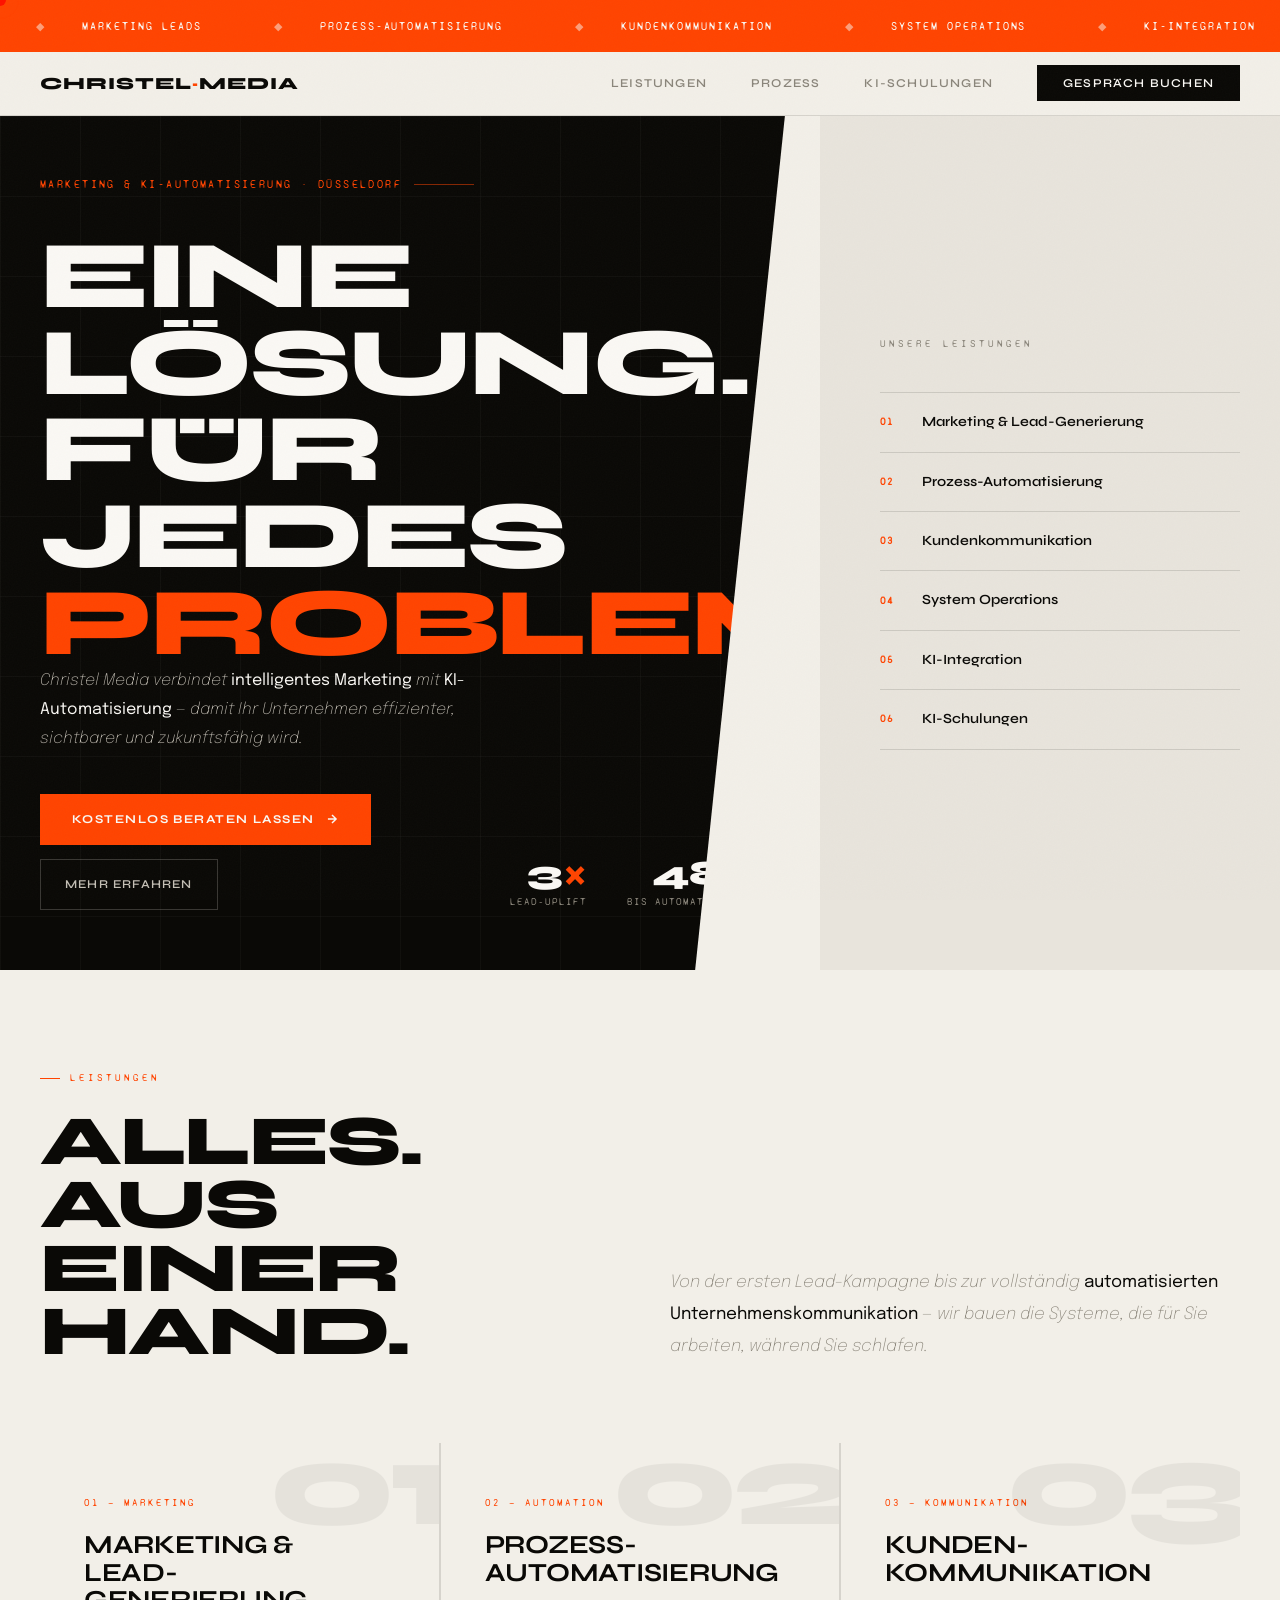
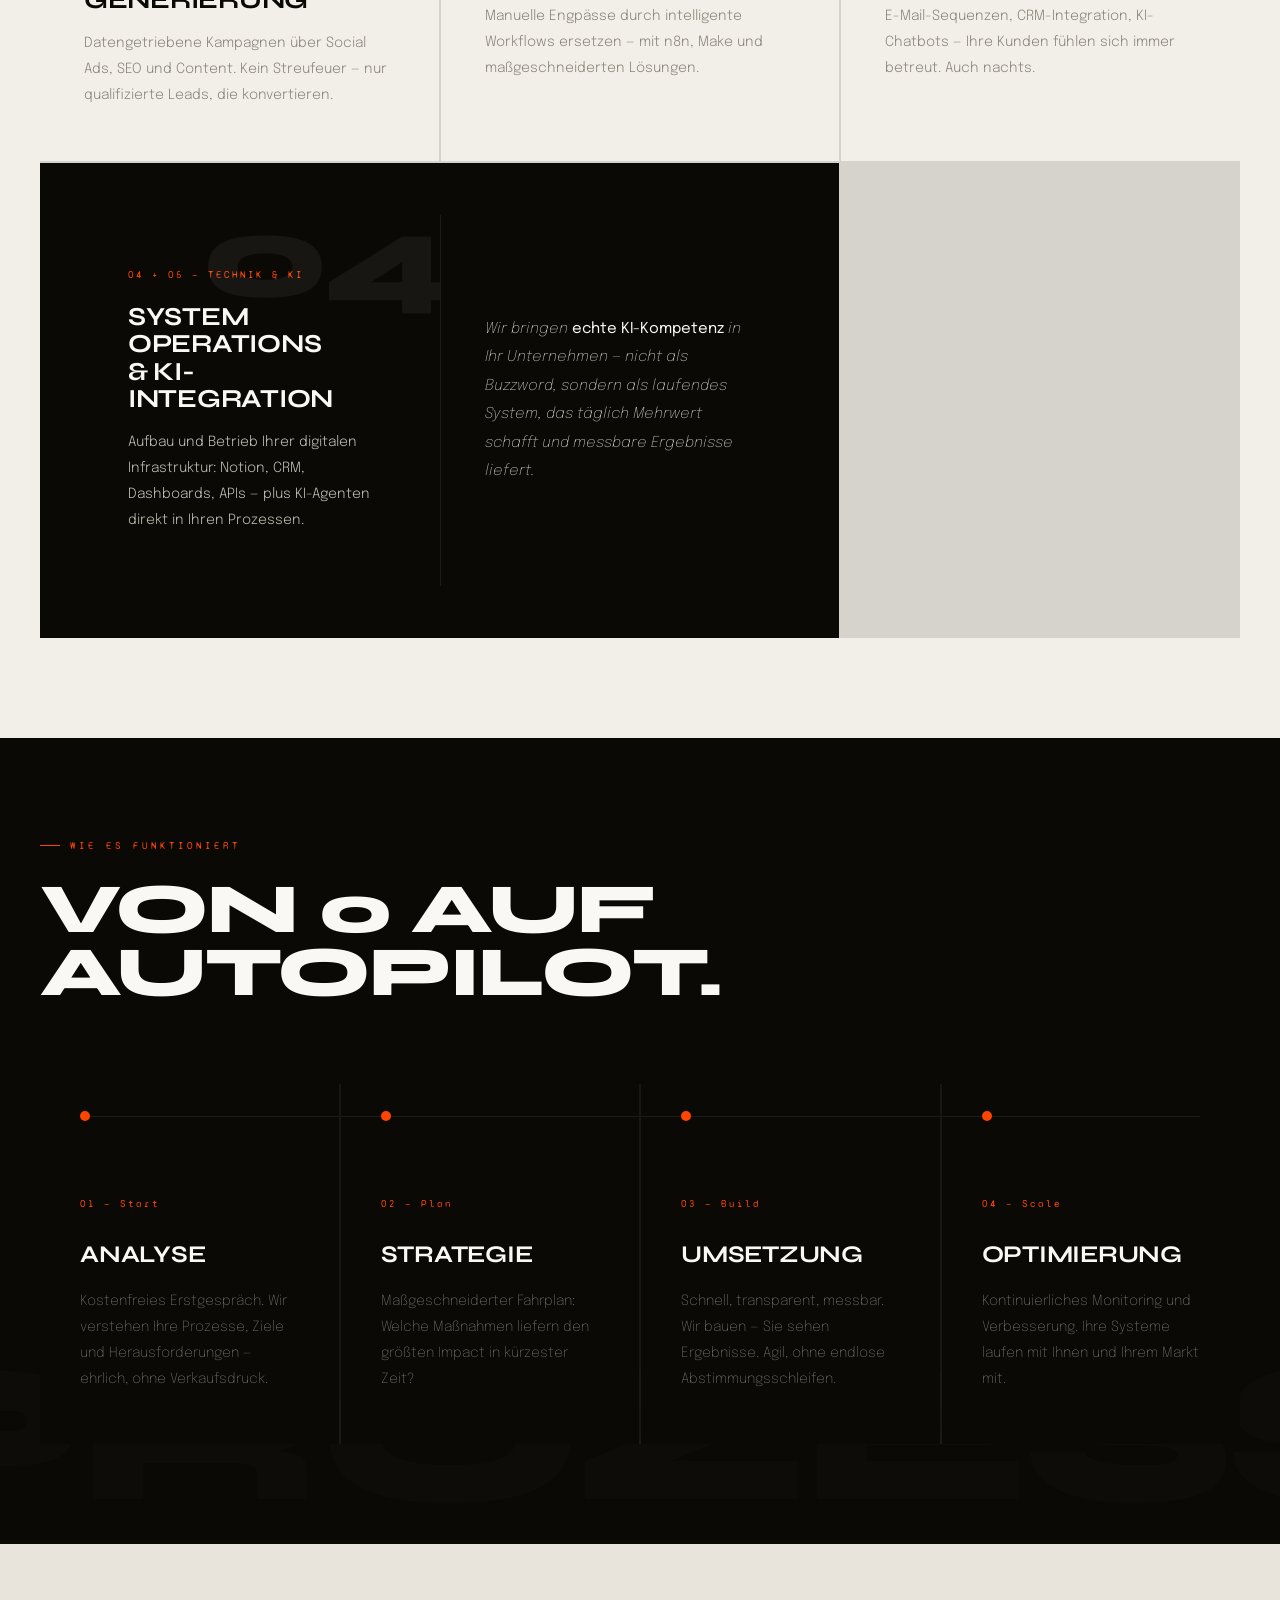
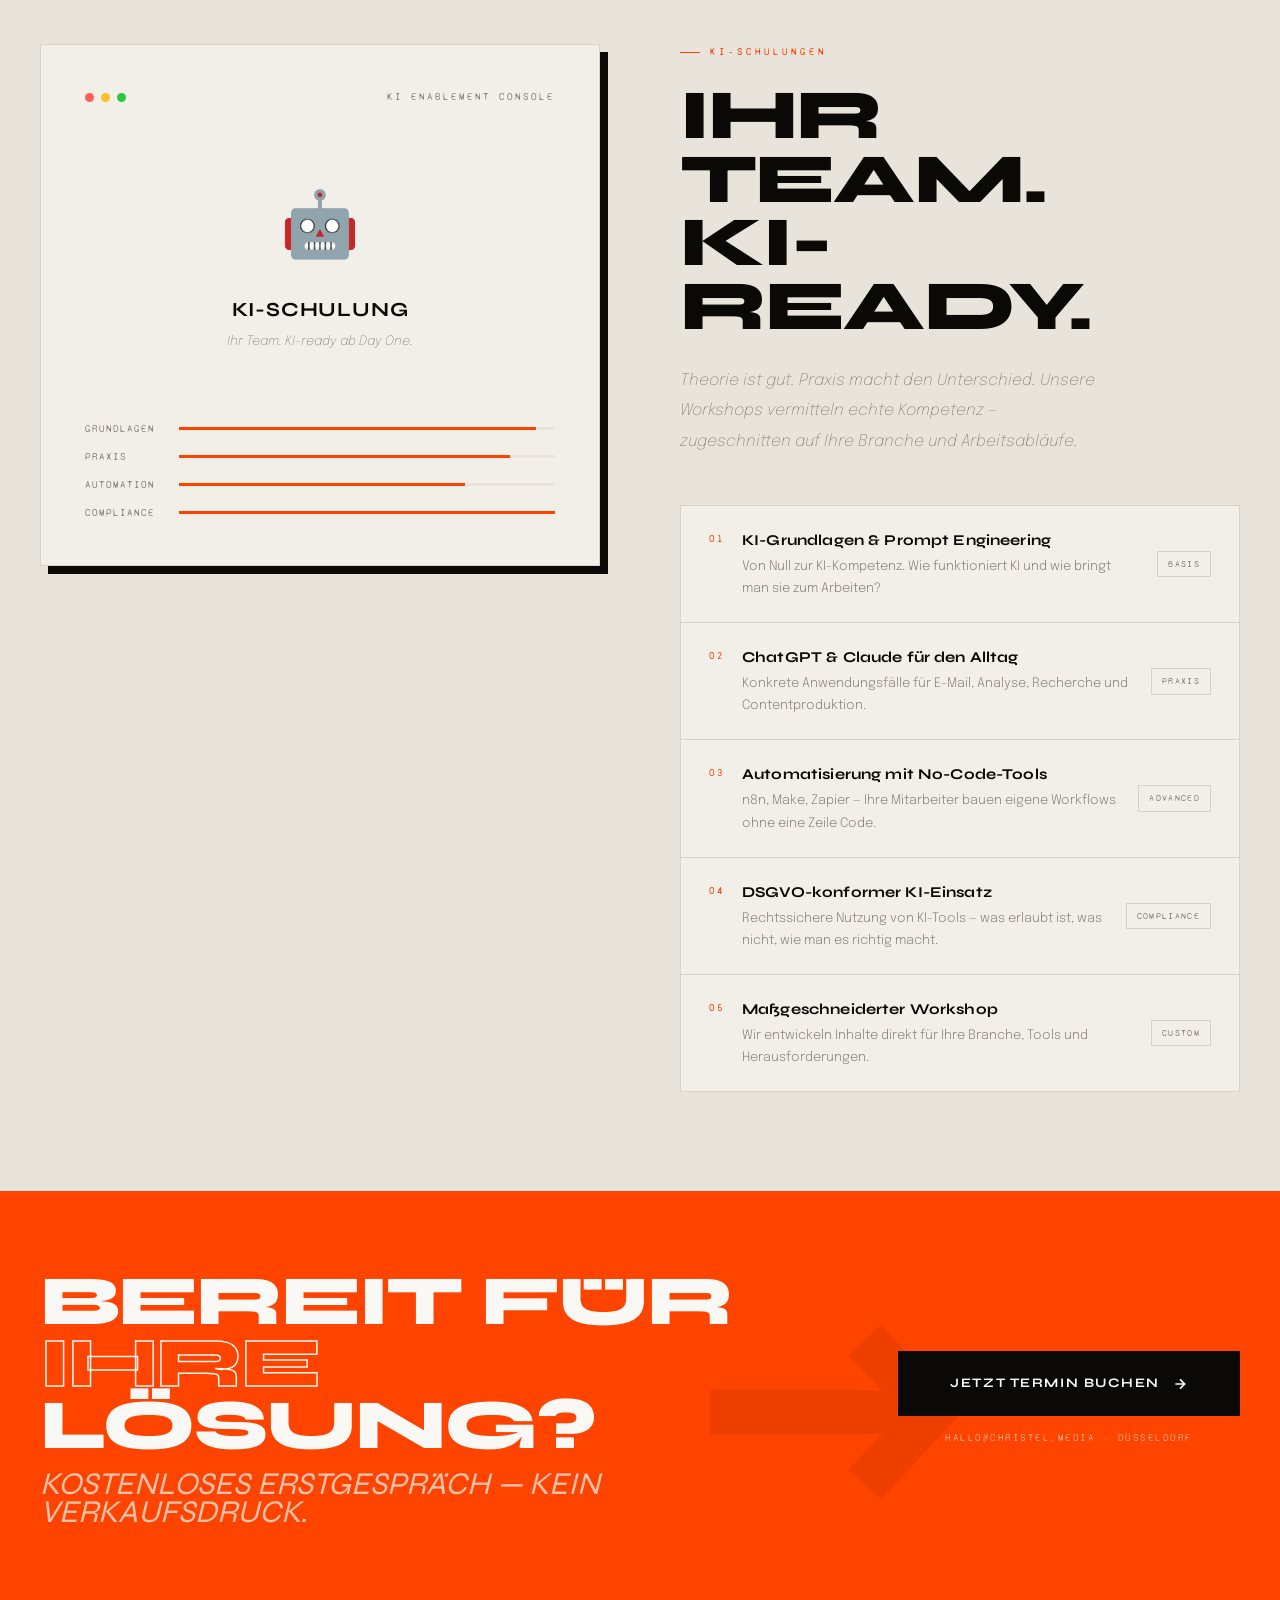
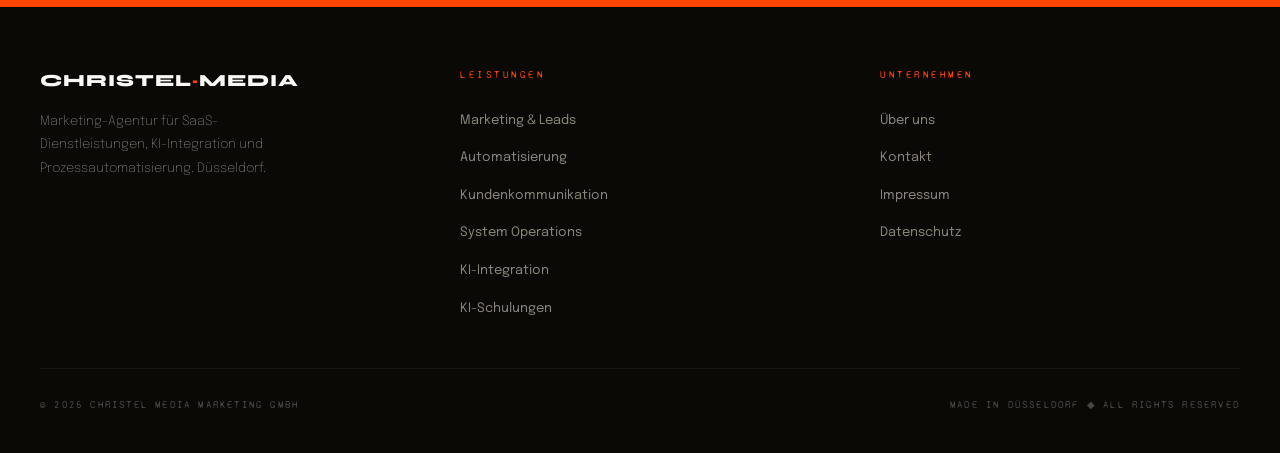
==== index.html @ 6810dd14 "Initial commit — Christel Media website Fully responsive static site for Christel Media marketing ag" ====
<!DOCTYPE html>
<html lang="de">
<head>
  <meta charset="UTF-8">
  <meta name="viewport" content="width=device-width, initial-scale=1.0">
  <title>Christel Media — Eine Lösung. Für jedes Problem.</title>
  <meta name="description" content="Christel Media verbindet intelligentes Marketing mit KI-Automatisierung — damit Ihr Unternehmen effizienter, sichtbarer und zukunftsfähig wird.">
  <link rel="preconnect" href="https://fonts.googleapis.com">
  <link href="https://fonts.googleapis.com/css2?family=Syne:wght@400;600;700;800&family=Syne+Mono&family=Epilogue:ital,wght@0,200;0,300;0,400;1,200&display=swap" rel="stylesheet">
  <link rel="stylesheet" href="css/styles.css">
</head>
<body>

  <!-- Custom cursor (desktop only) -->
  <div class="cur" id="cur" aria-hidden="true"></div>
  <div class="cur-ring" id="curRing" aria-hidden="true"></div>

  <!-- Marquee bar -->
  <div class="mbar" aria-hidden="true">
    <div class="minner">
      <span>Marketing Leads</span><span>Prozess-Automatisierung</span>
      <span>Kundenkommunikation</span><span>System Operations</span>
      <span>KI-Integration</span><span>KI-Schulungen für Teams</span>
      <span>Christel Media · Düsseldorf</span>
      <span>Marketing Leads</span><span>Prozess-Automatisierung</span>
      <span>Kundenkommunikation</span><span>System Operations</span>
      <span>KI-Integration</span><span>KI-Schulungen für Teams</span>
      <span>Christel Media · Düsseldorf</span>
    </div>
  </div>

  <!-- Navigation -->
  <nav role="navigation" aria-label="Hauptnavigation">
    <a href="#" class="logo">Christel<span class="logo-dot">·</span>Media</a>

    <button class="hamburger" id="hamburger" aria-label="Navigation öffnen" aria-expanded="false" aria-controls="navMenu">
      <span></span><span></span><span></span>
    </button>

    <ul id="navMenu" role="list">
      <li><a href="#leistungen">Leistungen</a></li>
      <li><a href="#prozess">Prozess</a></li>
      <li><a href="#schulungen">KI-Schulungen</a></li>
      <li><a href="#kontakt" class="nav-btn">Gespräch buchen</a></li>
    </ul>
  </nav>

  <!-- ─── HERO ─── -->
  <section class="hero" aria-label="Hero">
    <div class="hero-left">
      <div class="eyebrow">Marketing &amp; KI-Automatisierung · Düsseldorf</div>

      <div class="hero-title-block">
        <h1 class="hero-title">
          <span class="ln">Eine</span>
          <span class="ln">Lösung.</span>
          <span class="ln">Für jedes <span class="sw-wrap"><span class="sw-reel">
            <span style="color:var(--orange)">Problem.</span>
            <span style="-webkit-text-stroke:1.5px rgba(242,239,232,.4);color:transparent">Ziel.</span>
            <span style="color:var(--orange)">Projekt.</span>
            <span style="-webkit-text-stroke:1.5px rgba(242,239,232,.4);color:transparent">Wachstum.</span>
            <span style="color:var(--orange)">Problem.</span>
          </span></span></span>
        </h1>
        <p class="hero-sub">
          Christel Media verbindet <strong>intelligentes Marketing</strong> mit
          <strong>KI-Automatisierung</strong> — damit Ihr Unternehmen effizienter,
          sichtbarer und zukunftsfähig wird.
        </p>
      </div>

      <div class="hero-bottom">
        <div class="hcta">
          <a href="#kontakt" class="btn-main">
            Kostenlos beraten lassen
            <svg width="14" height="14" viewBox="0 0 24 24" fill="none" stroke="currentColor" stroke-width="2.5" aria-hidden="true"><path d="M5 12h14M12 5l7 7-7 7"/></svg>
          </a>
          <a href="#leistungen" class="btn-out">Mehr erfahren</a>
        </div>
        <div class="hstats">
          <div>
            <div class="hstat-n">3<em>×</em></div>
            <div class="hstat-l">Lead-Uplift</div>
          </div>
          <div>
            <div class="hstat-n">48<em>h</em></div>
            <div class="hstat-l">Bis Automatisierung</div>
          </div>
        </div>
      </div>
    </div>

    <div class="hero-right">
      <div class="hr-label">Unsere Leistungen</div>
      <ul class="slist" role="list">
        <li><span class="slnum">01</span>Marketing &amp; Lead-Generierung<span class="slarr" aria-hidden="true">→</span></li>
        <li><span class="slnum">02</span>Prozess-Automatisierung<span class="slarr" aria-hidden="true">→</span></li>
        <li><span class="slnum">03</span>Kundenkommunikation<span class="slarr" aria-hidden="true">→</span></li>
        <li><span class="slnum">04</span>System Operations<span class="slarr" aria-hidden="true">→</span></li>
        <li><span class="slnum">05</span>KI-Integration<span class="slarr" aria-hidden="true">→</span></li>
        <li><span class="slnum">06</span>KI-Schulungen<span class="slarr" aria-hidden="true">→</span></li>
      </ul>
    </div>
  </section>

  <!-- ─── SERVICES ─── -->
  <section class="svcsec" id="leistungen" aria-labelledby="svc-heading">
    <div class="svctop rv">
      <div>
        <div class="stag">Leistungen</div>
        <h2 class="sh" id="svc-heading">Alles.<br>Aus einer Hand.</h2>
      </div>
      <p>Von der ersten Lead-Kampagne bis zur vollständig <strong>automatisierten Unternehmenskommunikation</strong> — wir bauen die Systeme, die für Sie arbeiten, während Sie schlafen.</p>
    </div>

    <div class="cgrid">
      <div class="card rv d1">
        <div class="cnum" aria-hidden="true">01</div>
        <div class="ctag">01 — Marketing</div>
        <h3 class="ctitle">Marketing &amp;<br>Lead-Generierung</h3>
        <p class="ctext">Datengetriebene Kampagnen über Social Ads, SEO und Content. Kein Streufeuer — nur qualifizierte Leads, die konvertieren.</p>
      </div>
      <div class="card rv d2">
        <div class="cnum" aria-hidden="true">02</div>
        <div class="ctag">02 — Automation</div>
        <h3 class="ctitle">Prozess-<br>Automatisierung</h3>
        <p class="ctext">Manuelle Engpässe durch intelligente Workflows ersetzen — mit n8n, Make und maßgeschneiderten Lösungen.</p>
      </div>
      <div class="card rv d3">
        <div class="cnum" aria-hidden="true">03</div>
        <div class="ctag">03 — Kommunikation</div>
        <h3 class="ctitle">Kunden-<br>kommunikation</h3>
        <p class="ctext">E-Mail-Sequenzen, CRM-Integration, KI-Chatbots — Ihre Kunden fühlen sich immer betreut. Auch nachts.</p>
      </div>

      <div class="card cwide rv d1">
        <div class="cwide-left">
          <div class="cnum" aria-hidden="true">04</div>
          <div class="ctag">04 + 05 — Technik &amp; KI</div>
          <h3 class="ctitle">System Operations<br>&amp; KI-Integration</h3>
          <p class="ctext">Aufbau und Betrieb Ihrer digitalen Infrastruktur: Notion, CRM, Dashboards, APIs — plus KI-Agenten direkt in Ihren Prozessen.</p>
        </div>
        <div class="cwide-right">
          <p>Wir bringen <strong>echte KI-Kompetenz</strong> in Ihr Unternehmen — nicht als Buzzword, sondern als laufendes System, das täglich Mehrwert schafft und messbare Ergebnisse liefert.</p>
        </div>
      </div>
    </div>
  </section>

  <!-- ─── PROCESS ─── -->
  <section class="procsec" id="prozess" aria-labelledby="proc-heading">
    <div class="stag rv">Wie es funktioniert</div>
    <h2 class="sh rv d1" id="proc-heading">Von 0 auf<br>Autopilot.</h2>

    <div class="pgrid">
      <div class="pstep rv d1">
        <div class="pline" aria-hidden="true"></div>
        <div class="pdot" aria-hidden="true"></div>
        <span class="pnum">01 — Start</span>
        <h3 class="ptitle">Analyse</h3>
        <p class="ptext">Kostenfreies Erstgespräch. Wir verstehen Ihre Prozesse, Ziele und Herausforderungen — ehrlich, ohne Verkaufsdruck.</p>
      </div>
      <div class="pstep rv d2">
        <div class="pline" aria-hidden="true"></div>
        <div class="pdot" aria-hidden="true"></div>
        <span class="pnum">02 — Plan</span>
        <h3 class="ptitle">Strategie</h3>
        <p class="ptext">Maßgeschneiderter Fahrplan: Welche Maßnahmen liefern den größten Impact in kürzester Zeit?</p>
      </div>
      <div class="pstep rv d3">
        <div class="pline" aria-hidden="true"></div>
        <div class="pdot" aria-hidden="true"></div>
        <span class="pnum">03 — Build</span>
        <h3 class="ptitle">Umsetzung</h3>
        <p class="ptext">Schnell, transparent, messbar. Wir bauen — Sie sehen Ergebnisse. Agil, ohne endlose Abstimmungsschleifen.</p>
      </div>
      <div class="pstep rv d4">
        <div class="pline" aria-hidden="true"></div>
        <div class="pdot" aria-hidden="true"></div>
        <span class="pnum">04 — Scale</span>
        <h3 class="ptitle">Optimierung</h3>
        <p class="ptext">Kontinuierliches Monitoring und Verbesserung. Ihre Systeme laufen mit Ihnen und Ihrem Markt mit.</p>
      </div>
    </div>
  </section>

  <!-- ─── TRAINING ─── -->
  <section class="trsec" id="schulungen" aria-labelledby="tr-heading">
    <div class="tr-vis rv">
      <div class="tvbox">
        <div class="tvhead">
          <div class="tvdots" aria-hidden="true"><span></span><span></span><span></span></div>
          <div class="tvlabel">KI Enablement Console</div>
        </div>
        <div class="tvcenter">
          <span class="tvicon" role="img" aria-label="Roboter">🤖</span>
          <div class="tvcl">KI-Schulung</div>
          <div class="tvcs">Ihr Team. KI-ready ab Day One.</div>
        </div>
        <div class="tvprog" role="list" aria-label="Schulungsmodule Fortschritt">
          <div class="prow" role="listitem">
            <div class="plabel">Grundlagen</div>
            <div class="ptrack"><div class="pfill" style="--w:95%" role="progressbar" aria-valuenow="95" aria-valuemin="0" aria-valuemax="100"></div></div>
          </div>
          <div class="prow" role="listitem">
            <div class="plabel">Praxis</div>
            <div class="ptrack"><div class="pfill" style="--w:88%" role="progressbar" aria-valuenow="88" aria-valuemin="0" aria-valuemax="100"></div></div>
          </div>
          <div class="prow" role="listitem">
            <div class="plabel">Automation</div>
            <div class="ptrack"><div class="pfill" style="--w:76%" role="progressbar" aria-valuenow="76" aria-valuemin="0" aria-valuemax="100"></div></div>
          </div>
          <div class="prow" role="listitem">
            <div class="plabel">Compliance</div>
            <div class="ptrack"><div class="pfill" style="--w:100%" role="progressbar" aria-valuenow="100" aria-valuemin="0" aria-valuemax="100"></div></div>
          </div>
        </div>
      </div>
    </div>

    <div class="tr-con">
      <div class="stag rv">KI-Schulungen</div>
      <h2 class="sh rv d1" id="tr-heading">Ihr Team.<br>KI-Ready.</h2>
      <p class="tr-desc rv d2">Theorie ist gut. Praxis macht den Unterschied. Unsere Workshops vermitteln echte Kompetenz — zugeschnitten auf Ihre Branche und Arbeitsabläufe.</p>

      <div class="modlist rv d3">
        <div class="mod">
          <span class="mnum">01</span>
          <div>
            <div class="mtit">KI-Grundlagen &amp; Prompt Engineering</div>
            <div class="mdesc">Von Null zur KI-Kompetenz. Wie funktioniert KI und wie bringt man sie zum Arbeiten?</div>
          </div>
          <div class="mbadge">Basis</div>
        </div>
        <div class="mod">
          <span class="mnum">02</span>
          <div>
            <div class="mtit">ChatGPT &amp; Claude für den Alltag</div>
            <div class="mdesc">Konkrete Anwendungsfälle für E-Mail, Analyse, Recherche und Contentproduktion.</div>
          </div>
          <div class="mbadge">Praxis</div>
        </div>
        <div class="mod">
          <span class="mnum">03</span>
          <div>
            <div class="mtit">Automatisierung mit No-Code-Tools</div>
            <div class="mdesc">n8n, Make, Zapier — Ihre Mitarbeiter bauen eigene Workflows ohne eine Zeile Code.</div>
          </div>
          <div class="mbadge">Advanced</div>
        </div>
        <div class="mod">
          <span class="mnum">04</span>
          <div>
            <div class="mtit">DSGVO-konformer KI-Einsatz</div>
            <div class="mdesc">Rechtssichere Nutzung von KI-Tools — was erlaubt ist, was nicht, wie man es richtig macht.</div>
          </div>
          <div class="mbadge">Compliance</div>
        </div>
        <div class="mod">
          <span class="mnum">05</span>
          <div>
            <div class="mtit">Maßgeschneiderter Workshop</div>
            <div class="mdesc">Wir entwickeln Inhalte direkt für Ihre Branche, Tools und Herausforderungen.</div>
          </div>
          <div class="mbadge">Custom</div>
        </div>
      </div>
    </div>
  </section>

  <!-- ─── CTA ─── -->
  <section class="ctafull" id="kontakt" aria-labelledby="cta-heading">
    <div>
      <div class="ctah" id="cta-heading">
        Bereit für <em>Ihre</em> Lösung?
        <sub>Kostenloses Erstgespräch — kein Verkaufsdruck.</sub>
      </div>
    </div>
    <div class="cta-action">
      <a href="mailto:hallo@christel.media" class="btn-big">
        Jetzt Termin buchen
        <svg width="16" height="16" viewBox="0 0 24 24" fill="none" stroke="currentColor" stroke-width="2.5" aria-hidden="true"><path d="M5 12h14M12 5l7 7-7 7"/></svg>
      </a>
      <div class="ctalbl">hallo@christel.media · Düsseldorf</div>
    </div>
  </section>

  <!-- ─── FOOTER ─── -->
  <footer role="contentinfo">
    <div class="ftop">
      <div class="fbrand">
        <a href="#" class="logo">Christel<span class="logo-dot">·</span>Media</a>
        <p>Marketing-Agentur für SaaS-Dienstleistungen, KI-Integration und Prozessautomatisierung. Düsseldorf.</p>
      </div>
      <div class="fcol">
        <div class="fcoltit">Leistungen</div>
        <ul role="list">
          <li><a href="#leistungen">Marketing &amp; Leads</a></li>
          <li><a href="#leistungen">Automatisierung</a></li>
          <li><a href="#leistungen">Kundenkommunikation</a></li>
          <li><a href="#leistungen">System Operations</a></li>
          <li><a href="#leistungen">KI-Integration</a></li>
          <li><a href="#schulungen">KI-Schulungen</a></li>
        </ul>
      </div>
      <div class="fcol">
        <div class="fcoltit">Unternehmen</div>
        <ul role="list">
          <li><a href="#">Über uns</a></li>
          <li><a href="#kontakt">Kontakt</a></li>
          <li><a href="#">Impressum</a></li>
          <li><a href="#">Datenschutz</a></li>
        </ul>
      </div>
    </div>
    <div class="fbot">
      <span>© 2025 Christel Media Marketing GmbH</span>
      <span>Made in Düsseldorf ◆ All rights reserved</span>
    </div>
  </footer>

  <script src="js/main.js"></script>
</body>
</html>
---- css/styles.css ----
/* ══════════════════════════════════════════════════════════════
   CHRISTEL MEDIA — styles.css
   Design System + Component Styles + Responsive Breakpoints
   ══════════════════════════════════════════════════════════════ */

/* ── VARIABLES ── */
:root {
  --ink:    #0A0906;
  --paper:  #F2EFE8;
  --off:    #E8E4DC;
  --orange: #FF4400;
  --ora2:   #FF6B35;
  --dim:    #8A857A;
  --dimmer: #C4BFB5;
  --white:  #FAF8F4;
  --bdr:    rgba(10,9,6,0.12);
}

/* ── RESET & BASE ── */
*, *::before, *::after { margin: 0; padding: 0; box-sizing: border-box; }
html { scroll-behavior: smooth; }
body {
  background: var(--paper);
  color: var(--ink);
  font-family: 'Epilogue', sans-serif;
  font-size: 16px;
  line-height: 1.6;
  overflow-x: hidden;
  cursor: none;
}

/* Grain overlay */
body::before {
  content: '';
  position: fixed;
  inset: 0;
  pointer-events: none;
  z-index: 9000;
  opacity: .025;
  background-image: url("data:image/svg+xml,%3Csvg xmlns='http://www.w3.org/2000/svg' width='300' height='300'%3E%3Cfilter id='n'%3E%3CfeTurbulence type='fractalNoise' baseFrequency='0.75' numOctaves='4' stitchTiles='stitch'/%3E%3C/filter%3E%3Crect width='100%25' height='100%25' filter='url(%23n)'/%3E%3C/svg%3E");
}


/* ══════════════════════════════════════════════════════════════
   CURSOR (desktop only — hidden on touch via JS + media query)
   ══════════════════════════════════════════════════════════════ */
.cur {
  position: fixed;
  width: 12px; height: 12px;
  background: var(--orange);
  border-radius: 50%;
  pointer-events: none;
  z-index: 9999;
  transform: translate(-50%, -50%);
  transition: width .2s, height .2s;
  mix-blend-mode: multiply;
}
.cur-ring {
  position: fixed;
  width: 38px; height: 38px;
  border: 1.5px solid var(--orange);
  border-radius: 50%;
  pointer-events: none;
  z-index: 9998;
  transform: translate(-50%, -50%);
  opacity: .5;
}


/* ══════════════════════════════════════════════════════════════
   MARQUEE
   ══════════════════════════════════════════════════════════════ */
.mbar {
  background: var(--orange);
  padding: 13px 0;
  overflow: hidden;
  white-space: nowrap;
}
.minner {
  display: inline-flex;
  animation: marq 30s linear infinite;
}
.minner span {
  font-family: 'Syne Mono', monospace;
  font-size: 11px;
  letter-spacing: .18em;
  text-transform: uppercase;
  color: var(--white);
  padding: 0 36px;
}
.minner span::before {
  content: '◆';
  margin-right: 36px;
  opacity: .5;
}
@keyframes marq {
  from { transform: translateX(0); }
  to   { transform: translateX(-50%); }
}


/* ══════════════════════════════════════════════════════════════
   NAVIGATION
   ══════════════════════════════════════════════════════════════ */
nav {
  position: sticky;
  top: 0;
  z-index: 200;
  background: var(--paper);
  border-bottom: 1px solid var(--bdr);
  display: flex;
  align-items: center;
  justify-content: space-between;
  padding: 18px 64px;
}
.logo {
  font-family: 'Syne', sans-serif;
  font-weight: 800;
  font-size: 17px;
  letter-spacing: .06em;
  text-transform: uppercase;
  color: var(--ink);
  text-decoration: none;
  flex-shrink: 0;
}
.logo-dot { color: var(--orange); }

nav ul {
  list-style: none;
  display: flex;
  align-items: center;
  gap: 44px;
}
nav ul a {
  font-family: 'Syne', sans-serif;
  font-size: 12px;
  font-weight: 600;
  letter-spacing: .1em;
  text-transform: uppercase;
  color: var(--dim);
  text-decoration: none;
  transition: color .2s;
}
nav ul a:hover { color: var(--ink); }
.nav-btn {
  background: var(--ink) !important;
  color: var(--white) !important;
  padding: 11px 26px;
  transition: background .2s !important;
}
.nav-btn:hover {
  background: var(--orange) !important;
  color: var(--white) !important;
}

/* Hamburger button — hidden on desktop */
.hamburger {
  display: none;
  flex-direction: column;
  justify-content: center;
  gap: 5px;
  width: 36px;
  height: 36px;
  background: none;
  border: none;
  cursor: pointer;
  padding: 4px;
  z-index: 202;
  flex-shrink: 0;
}
.hamburger span {
  display: block;
  width: 100%;
  height: 1.5px;
  background: var(--ink);
  transition: transform .35s cubic-bezier(.16,1,.3,1), opacity .25s;
  transform-origin: center;
}
.hamburger.open span:nth-child(1) { transform: translateY(6.5px) rotate(45deg); }
.hamburger.open span:nth-child(2) { opacity: 0; transform: scaleX(0); }
.hamburger.open span:nth-child(3) { transform: translateY(-6.5px) rotate(-45deg); }


/* ══════════════════════════════════════════════════════════════
   HERO
   ══════════════════════════════════════════════════════════════ */
.hero {
  min-height: calc(100vh - 61px);
  display: grid;
  grid-template-columns: 1fr 460px;
  position: relative;
  overflow: hidden;
}

/* Diagonal divider */
.hero::after {
  content: '';
  position: absolute;
  top: 0; bottom: 0;
  left: calc(100% - 460px - 80px);
  width: 160px;
  background: var(--paper);
  transform: skewX(-6deg);
  z-index: 2;
}

.hero-left {
  background: var(--ink);
  padding: 80px 100px 80px 64px;
  display: flex;
  flex-direction: column;
  justify-content: space-between;
  position: relative;
  overflow: hidden;
}
.hero-left::before {
  content: '';
  position: absolute;
  inset: 0;
  background-image:
    linear-gradient(rgba(242,239,232,.03) 1px, transparent 1px),
    linear-gradient(90deg, rgba(242,239,232,.03) 1px, transparent 1px);
  background-size: 80px 80px;
  pointer-events: none;
}

.eyebrow {
  font-family: 'Syne Mono', monospace;
  font-size: 11px;
  letter-spacing: .22em;
  text-transform: uppercase;
  color: var(--orange);
  display: flex;
  align-items: center;
  gap: 12px;
  opacity: 0;
  animation: fi .8s ease forwards .2s;
}
.eyebrow::after {
  content: '';
  flex: 1;
  max-width: 60px;
  height: 1px;
  background: var(--orange);
  opacity: .5;
}

.hero-title-block {
  flex: 1;
  display: flex;
  flex-direction: column;
  justify-content: center;
  padding: 40px 0;
}

.hero-title {
  font-family: 'Syne', sans-serif;
  font-weight: 800;
  font-size: clamp(52px, 7.5vw, 120px);
  line-height: .9;
  letter-spacing: -.03em;
  text-transform: uppercase;
  color: var(--white);
}
.hero-title .ln {
  display: block;
  opacity: 0;
  transform: translateY(100%);
  overflow: hidden;
  animation: su .9s cubic-bezier(.16,1,.3,1) forwards;
}
.hero-title .ln:nth-child(1) { animation-delay: .3s; }
.hero-title .ln:nth-child(2) { animation-delay: .5s; }
.hero-title .ln:nth-child(3) { animation-delay: .7s; }

/* Slot machine word-swap */
.sw-wrap {
  display: inline-block;
  overflow: hidden;
  height: .92em;
  vertical-align: top;
}
.sw-reel {
  display: flex;
  flex-direction: column;
  animation: slot 10s steps(1) infinite;
}
.sw-reel span { display: block; height: .92em; line-height: .92; }

@keyframes slot {
  0%   { transform: translateY(0); }
  20%  { transform: translateY(0); }
  25%  { transform: translateY(-1em); }
  45%  { transform: translateY(-1em); }
  50%  { transform: translateY(-2em); }
  70%  { transform: translateY(-2em); }
  75%  { transform: translateY(-3em); }
  95%  { transform: translateY(-3em); }
  100% { transform: translateY(0); }
}

.hero-sub {
  font-size: 16px;
  font-weight: 200;
  font-style: italic;
  color: var(--dimmer);
  max-width: 460px;
  line-height: 1.8;
  opacity: 0;
  animation: fi 1s ease forwards 1s;
}
.hero-sub strong { font-style: normal; font-weight: 400; color: var(--white); }

.hero-bottom {
  display: flex;
  align-items: flex-end;
  justify-content: space-between;
  gap: 24px;
  opacity: 0;
  animation: fi .9s ease forwards 1.1s;
}
.hcta { display: flex; gap: 14px; align-items: center; flex-wrap: wrap; }

/* Buttons */
.btn-main {
  font-family: 'Syne', sans-serif;
  font-weight: 700;
  font-size: 12px;
  letter-spacing: .12em;
  text-transform: uppercase;
  background: var(--orange);
  color: var(--white);
  padding: 16px 32px;
  text-decoration: none;
  display: inline-flex;
  align-items: center;
  gap: 10px;
  transition: all .25s;
  white-space: nowrap;
}
.btn-main:hover { background: var(--ora2); transform: translateY(-2px); }

.btn-out {
  font-family: 'Syne', sans-serif;
  font-weight: 600;
  font-size: 12px;
  letter-spacing: .1em;
  text-transform: uppercase;
  border: 1px solid rgba(242,239,232,.2);
  color: var(--dimmer);
  padding: 15px 24px;
  text-decoration: none;
  transition: all .25s;
  white-space: nowrap;
}
.btn-out:hover { border-color: rgba(242,239,232,.5); color: var(--white); }

.hstats { display: flex; gap: 40px; text-align: right; flex-shrink: 0; }
.hstat-n {
  font-family: 'Syne', sans-serif;
  font-weight: 800;
  font-size: 34px;
  color: var(--white);
  line-height: 1;
}
.hstat-n em { color: var(--orange); font-style: normal; }
.hstat-l {
  font-family: 'Syne Mono', monospace;
  font-size: 10px;
  letter-spacing: .1em;
  color: var(--dim);
  margin-top: 4px;
  text-transform: uppercase;
}

/* Hero right panel */
.hero-right {
  background: var(--off);
  display: flex;
  flex-direction: column;
  justify-content: center;
  padding: 80px 60px 80px 100px;
  position: relative;
  z-index: 3;
}
.hr-label {
  font-family: 'Syne Mono', monospace;
  font-size: 10px;
  letter-spacing: .3em;
  text-transform: uppercase;
  color: var(--dim);
  margin-bottom: 40px;
  opacity: 0;
  animation: fi .8s ease forwards 1.3s;
}
.slist {
  list-style: none;
  border-top: 1px solid var(--bdr);
  opacity: 0;
  animation: fi .8s ease forwards 1.5s;
}
.slist li {
  border-bottom: 1px solid var(--bdr);
  padding: 18px 0;
  display: flex;
  align-items: center;
  gap: 16px;
  font-family: 'Syne', sans-serif;
  font-size: 14px;
  font-weight: 600;
  color: var(--ink);
  transition: color .2s;
  position: relative;
  overflow: hidden;
}
.slist li::after {
  content: '';
  position: absolute;
  left: 0; bottom: 0;
  height: 1px; width: 0;
  background: var(--orange);
  transition: width .4s ease;
}
.slist li:hover { color: var(--orange); }
.slist li:hover::after { width: 100%; }
.slnum {
  font-family: 'Syne Mono', monospace;
  font-size: 10px;
  color: var(--orange);
  letter-spacing: .1em;
  width: 26px;
  flex-shrink: 0;
}
.slarr {
  margin-left: auto;
  opacity: 0;
  transition: opacity .2s, transform .2s;
  color: var(--orange);
}
.slist li:hover .slarr { opacity: 1; transform: translateX(4px); }


/* ══════════════════════════════════════════════════════════════
   ANIMATIONS
   ══════════════════════════════════════════════════════════════ */
@keyframes fi {
  from { opacity: 0; }
  to   { opacity: 1; }
}
@keyframes su {
  from { opacity: 0; transform: translateY(100%); }
  to   { opacity: 1; transform: translateY(0); }
}


/* ══════════════════════════════════════════════════════════════
   SCROLL REVEAL
   ══════════════════════════════════════════════════════════════ */
.rv {
  opacity: 0;
  transform: translateY(28px);
  transition: opacity .7s ease, transform .7s ease;
}
.rv.on { opacity: 1; transform: translateY(0); }
.d1 { transition-delay: .08s; }
.d2 { transition-delay: .16s; }
.d3 { transition-delay: .24s; }
.d4 { transition-delay: .32s; }


/* ══════════════════════════════════════════════════════════════
   SHARED SECTION ELEMENTS
   ══════════════════════════════════════════════════════════════ */
.stag {
  font-family: 'Syne Mono', monospace;
  font-size: 10px;
  letter-spacing: .3em;
  text-transform: uppercase;
  color: var(--orange);
  display: flex;
  align-items: center;
  gap: 10px;
  margin-bottom: 24px;
}
.stag::before { content: ''; width: 20px; height: 1px; background: var(--orange); }

.sh {
  font-family: 'Syne', sans-serif;
  font-weight: 800;
  text-transform: uppercase;
  letter-spacing: -.025em;
  line-height: .9;
  font-size: clamp(40px, 5.5vw, 84px);
}


/* ══════════════════════════════════════════════════════════════
   SERVICES SECTION
   ══════════════════════════════════════════════════════════════ */
.svcsec { padding: 120px 64px; background: var(--paper); }

.svctop {
  display: grid;
  grid-template-columns: 1fr 1fr;
  gap: 60px;
  align-items: end;
  margin-bottom: 80px;
}
.svctop p {
  font-size: 17px;
  font-weight: 200;
  font-style: italic;
  color: var(--dim);
  line-height: 1.9;
}
.svctop p strong { font-style: normal; font-weight: 400; color: var(--ink); }

.cgrid {
  display: grid;
  grid-template-columns: repeat(3, 1fr);
  gap: 2px;
  background: var(--bdr);
}
.card {
  background: var(--paper);
  padding: 52px 44px;
  position: relative;
  overflow: hidden;
  transition: background .3s;
}
.card:hover { background: var(--off); }
.card::before {
  content: '';
  position: absolute;
  left: 0; top: 0;
  width: 3px; height: 0;
  background: var(--orange);
  transition: height .4s ease;
}
.card:hover::before { height: 100%; }
.cnum {
  font-family: 'Syne', sans-serif;
  font-weight: 800;
  font-size: 120px;
  line-height: .9;
  color: var(--ink);
  opacity: .05;
  position: absolute;
  top: -12px; right: -8px;
  letter-spacing: -.05em;
  pointer-events: none;
  transition: opacity .3s, color .3s;
}
.card:hover .cnum { opacity: .08; color: var(--orange); }
.ctag {
  font-family: 'Syne Mono', monospace;
  font-size: 10px;
  letter-spacing: .2em;
  text-transform: uppercase;
  color: var(--orange);
  margin-bottom: 20px;
}
.ctitle {
  font-family: 'Syne', sans-serif;
  font-size: 26px;
  font-weight: 700;
  letter-spacing: -.01em;
  text-transform: uppercase;
  line-height: 1.05;
  margin-bottom: 18px;
}
.ctext { font-size: 14px; font-weight: 300; color: var(--dim); line-height: 1.85; }

/* Wide card: spans 2 cols, dark bg */
.cwide {
  grid-column: span 2;
  display: grid;
  grid-template-columns: 1fr 1fr;
  gap: 0;
  align-items: center;
  background: var(--ink) !important;
  color: var(--white);
}
.cwide .ctitle { color: var(--white); }
.cwide .ctext  { color: var(--dimmer); }
.cwide .cnum   { color: var(--white); }
.cwide-left {
  padding: 52px 44px;
  position: relative;
  overflow: hidden;
}
.cwide-right {
  border-left: 1px solid rgba(255,255,255,.08);
  padding: 52px 44px;
  height: 100%;
  display: flex;
  align-items: center;
}
.cwide-right p {
  font-size: 15px;
  font-weight: 200;
  font-style: italic;
  color: var(--dimmer);
  line-height: 1.9;
}
.cwide-right p strong { font-style: normal; font-weight: 400; color: var(--white); }


/* ══════════════════════════════════════════════════════════════
   PROCESS SECTION
   ══════════════════════════════════════════════════════════════ */
.procsec {
  padding: 120px 64px;
  background: var(--ink);
  color: var(--white);
  position: relative;
  overflow: hidden;
}
.procsec::before {
  content: 'PROZESS';
  position: absolute;
  bottom: -50px;
  left: 50%;
  transform: translateX(-50%);
  font-family: 'Syne', sans-serif;
  font-weight: 800;
  font-size: 200px;
  letter-spacing: -.04em;
  text-transform: uppercase;
  color: rgba(255,255,255,.015);
  pointer-events: none;
  white-space: nowrap;
}
.procsec .stag       { color: var(--orange); }
.procsec .stag::before { background: var(--orange); }
.procsec .sh         { color: var(--white); }

.pgrid {
  display: grid;
  grid-template-columns: repeat(4, 1fr);
  gap: 2px;
  background: rgba(255,255,255,.06);
  margin-top: 80px;
}
.pstep {
  background: var(--ink);
  padding: 52px 40px;
  position: relative;
  transition: background .3s;
}
.pstep:hover { background: #181510; }
.pline {
  position: absolute;
  top: 32px; left: 0; right: 0;
  height: 1px;
  background: rgba(255,255,255,.08);
}
.pstep:first-child .pline { left: 40px; }
.pstep:last-child  .pline { right: 40px; }
.pdot {
  width: 10px; height: 10px;
  border-radius: 50%;
  background: var(--orange);
  position: absolute;
  top: 27px; left: 40px;
}
.pnum {
  font-family: 'Syne Mono', monospace;
  font-size: 10px;
  letter-spacing: .2em;
  color: var(--orange);
  margin-top: 60px;
  margin-bottom: 24px;
  display: block;
}
.ptitle {
  font-family: 'Syne', sans-serif;
  font-size: 24px;
  font-weight: 700;
  text-transform: uppercase;
  letter-spacing: -.01em;
  color: var(--white);
  margin-bottom: 14px;
}
.ptext { font-size: 14px; font-weight: 200; color: rgba(242,239,232,.45); line-height: 1.85; }


/* ══════════════════════════════════════════════════════════════
   TRAINING SECTION
   ══════════════════════════════════════════════════════════════ */
.trsec {
  padding: 120px 64px;
  background: var(--off);
  display: grid;
  grid-template-columns: 1fr 1fr;
  gap: 120px;
  align-items: start;
}
.tr-vis { position: sticky; top: 100px; }

.tvbox {
  border: 1px solid var(--bdr);
  padding: 44px;
  background: var(--paper);
  box-shadow: 8px 8px 0 var(--ink);
}
.tvhead {
  display: flex;
  align-items: center;
  justify-content: space-between;
  margin-bottom: 40px;
}
.tvdots { display: flex; gap: 7px; }
.tvdots span { width: 9px; height: 9px; border-radius: 50%; background: var(--bdr); }
.tvdots span:first-child  { background: #FF5F57; }
.tvdots span:nth-child(2) { background: #FFBD2E; }
.tvdots span:last-child   { background: #28C840; }
.tvlabel {
  font-family: 'Syne Mono', monospace;
  font-size: 10px;
  letter-spacing: .2em;
  color: var(--dim);
  text-transform: uppercase;
}

.tvcenter { text-align: center; padding: 32px 0; }
.tvicon {
  font-size: 64px;
  display: block;
  margin-bottom: 14px;
  animation: flt 4s ease-in-out infinite;
}
@keyframes flt {
  0%, 100% { transform: translateY(0); }
  50%       { transform: translateY(-10px); }
}
.tvcl {
  font-family: 'Syne', sans-serif;
  font-weight: 700;
  font-size: 20px;
  text-transform: uppercase;
  letter-spacing: .04em;
}
.tvcs { font-size: 13px; color: var(--dim); font-weight: 200; font-style: italic; margin-top: 6px; }

.tvprog { margin-top: 36px; display: flex; flex-direction: column; gap: 12px; }
.prow { display: flex; align-items: center; gap: 14px; }
.plabel {
  font-family: 'Syne Mono', monospace;
  font-size: 10px;
  letter-spacing: .1em;
  color: var(--dim);
  text-transform: uppercase;
  width: 80px;
  flex-shrink: 0;
}
.ptrack { flex: 1; height: 3px; background: var(--off); }
.pfill {
  height: 100%;
  background: var(--orange);
  width: 0;
  transition: width 1.4s ease;
}
.pfill.on { width: var(--w); }

/* Training content */
.tr-con .stag       { color: var(--orange); }
.tr-con .stag::before { background: var(--orange); }
.tr-desc {
  font-size: 16px;
  font-weight: 200;
  font-style: italic;
  color: var(--dim);
  line-height: 1.9;
  max-width: 420px;
  margin-top: 28px;
}

.modlist { margin-top: 48px; }
.mod {
  border: 1px solid var(--bdr);
  padding: 22px 28px;
  margin-bottom: -1px;
  display: flex;
  align-items: flex-start;
  gap: 18px;
  background: var(--paper);
  transition: background .25s, transform .2s;
  position: relative;
}
.mod:hover { background: var(--white); transform: translateX(4px); z-index: 1; }
.mnum {
  font-family: 'Syne Mono', monospace;
  font-size: 10px;
  color: var(--orange);
  letter-spacing: .15em;
  margin-top: 3px;
  flex-shrink: 0;
}
.mtit {
  font-family: 'Syne', sans-serif;
  font-weight: 700;
  font-size: 15px;
  letter-spacing: .01em;
  margin-bottom: 4px;
}
.mdesc { font-size: 13px; font-weight: 300; color: var(--dim); line-height: 1.7; }
.mbadge {
  margin-left: auto;
  flex-shrink: 0;
  font-family: 'Syne Mono', monospace;
  font-size: 9px;
  letter-spacing: .15em;
  text-transform: uppercase;
  padding: 5px 10px;
  border: 1px solid var(--bdr);
  color: var(--dim);
  align-self: center;
}


/* ══════════════════════════════════════════════════════════════
   CTA SECTION
   ══════════════════════════════════════════════════════════════ */
.ctafull {
  background: var(--orange);
  padding: 100px 64px;
  display: grid;
  grid-template-columns: 1fr auto;
  align-items: center;
  gap: 60px;
  position: relative;
  overflow: hidden;
}
.ctafull::before {
  content: '→';
  position: absolute;
  right: 300px; top: 50%;
  transform: translateY(-50%);
  font-family: 'Syne', sans-serif;
  font-weight: 800;
  font-size: 300px;
  color: rgba(10,9,6,.07);
  pointer-events: none;
  line-height: 1;
}
.ctah {
  font-family: 'Syne', sans-serif;
  font-weight: 800;
  font-size: clamp(36px, 5.5vw, 84px);
  text-transform: uppercase;
  letter-spacing: -.03em;
  line-height: .88;
  color: var(--white);
}
.ctah em {
  font-style: normal;
  -webkit-text-stroke: 1.5px var(--white);
  color: transparent;
}
.ctah sub {
  font-size: .45em;
  vertical-align: baseline;
  font-weight: 300;
  font-style: italic;
  letter-spacing: 0;
  opacity: .7;
  margin-top: 14px;
  display: block;
}
.cta-action { display: flex; flex-direction: column; align-items: center; }
.btn-big {
  font-family: 'Syne', sans-serif;
  font-weight: 700;
  font-size: 13px;
  letter-spacing: .12em;
  text-transform: uppercase;
  background: var(--ink);
  color: var(--white);
  padding: 22px 52px;
  text-decoration: none;
  display: inline-flex;
  align-items: center;
  gap: 12px;
  transition: all .25s;
  position: relative;
  z-index: 1;
  white-space: nowrap;
}
.btn-big:hover {
  background: var(--white);
  color: var(--ink);
  transform: translateY(-3px);
  box-shadow: 0 12px 40px rgba(10,9,6,.3);
}
.ctalbl {
  font-family: 'Syne Mono', monospace;
  font-size: 10px;
  letter-spacing: .15em;
  text-transform: uppercase;
  color: rgba(255,255,255,.5);
  margin-top: 14px;
  text-align: center;
}


/* ══════════════════════════════════════════════════════════════
   FOOTER
   ══════════════════════════════════════════════════════════════ */
footer {
  background: var(--ink);
  padding: 60px 64px 48px;
  color: var(--dim);
}
.ftop {
  display: grid;
  grid-template-columns: 1fr 1fr 1fr;
  gap: 60px;
  padding-bottom: 48px;
  border-bottom: 1px solid rgba(255,255,255,.06);
}
.fbrand .logo { color: var(--white); margin-bottom: 16px; display: block; }
.fbrand p { font-size: 13px; font-weight: 200; color: var(--dim); line-height: 1.8; max-width: 260px; }
.fcoltit {
  font-family: 'Syne Mono', monospace;
  font-size: 10px;
  letter-spacing: .25em;
  text-transform: uppercase;
  color: var(--orange);
  margin-bottom: 24px;
}
.fcol ul { list-style: none; display: flex; flex-direction: column; gap: 12px; }
.fcol ul a { font-size: 13px; color: var(--dim); text-decoration: none; transition: color .2s; }
.fcol ul a:hover { color: var(--white); }
.fbot {
  display: flex;
  align-items: center;
  justify-content: space-between;
  padding-top: 28px;
}
.fbot span {
  font-family: 'Syne Mono', monospace;
  font-size: 10px;
  letter-spacing: .12em;
  color: rgba(138,133,122,.5);
  text-transform: uppercase;
}


/* ══════════════════════════════════════════════════════════════
   RESPONSIVE — LARGE SCREENS (max 1280px)
   ══════════════════════════════════════════════════════════════ */
@media (max-width: 1280px) {
  nav         { padding: 18px 40px; }
  .hero-left  { padding: 60px 60px 60px 40px; }
  .hero-right { padding: 60px 40px 60px 60px; }
  .svcsec     { padding: 100px 40px; }
  .procsec    { padding: 100px 40px; }
  .trsec      { padding: 100px 40px; gap: 80px; }
  .ctafull    { padding: 80px 40px; }
  footer      { padding: 60px 40px 40px; }
}


/* ══════════════════════════════════════════════════════════════
   RESPONSIVE — TABLET LANDSCAPE (max 1024px)
   ══════════════════════════════════════════════════════════════ */
@media (max-width: 1024px) {
  /* Hero: stack panels vertically */
  .hero {
    grid-template-columns: 1fr;
    min-height: auto;
  }
  .hero::after { display: none; }
  .hero-left  { padding: 64px 40px; min-height: 90vh; }
  .hero-right { padding: 56px 40px; z-index: 1; }

  /* Services: 2 columns */
  .svctop { grid-template-columns: 1fr; gap: 32px; margin-bottom: 60px; }
  .cgrid  { grid-template-columns: repeat(2, 1fr); }
  .cwide  { grid-column: span 2; grid-template-columns: 1fr 1fr; }

  /* Process: 2×2 grid */
  .pgrid  { grid-template-columns: repeat(2, 1fr); }
  .pline  { display: none; }

  /* Training: stack */
  .trsec  { grid-template-columns: 1fr; gap: 60px; }
  .tr-vis { position: relative; top: auto; }

  /* CTA: stack */
  .ctafull {
    grid-template-columns: 1fr;
    text-align: center;
  }
  .ctafull::before { display: none; }

  /* Footer: 2 cols */
  .ftop { grid-template-columns: 1fr 1fr; }
  .fbrand { grid-column: span 2; }
}


/* ══════════════════════════════════════════════════════════════
   RESPONSIVE — TABLET PORTRAIT (max 768px)
   ══════════════════════════════════════════════════════════════ */
@media (max-width: 768px) {
  /* Remove custom cursor on touch */
  body { cursor: auto; }
  .cur, .cur-ring { display: none; }

  /* ── Nav: slide-in mobile menu ── */
  nav { padding: 16px 24px; }
  .hamburger { display: flex; }

  nav ul {
    position: fixed;
    inset: 0 0 0 auto;
    width: min(300px, 85vw);
    background: var(--paper);
    flex-direction: column;
    align-items: flex-start;
    justify-content: center;
    padding: 80px 36px 48px;
    gap: 0;
    border-left: 1px solid var(--bdr);
    box-shadow: -24px 0 60px rgba(10,9,6,.12);
    transform: translateX(100%);
    transition: transform .4s cubic-bezier(.16,1,.3,1);
    z-index: 201;
    overflow-y: auto;
  }
  nav ul.open { transform: translateX(0); }

  nav ul li { width: 100%; }
  nav ul a {
    font-size: 13px;
    padding: 14px 0;
    display: block;
    border-bottom: 1px solid var(--bdr);
    color: var(--ink);
  }
  nav ul li:last-child a { border-bottom: none; }
  .nav-btn {
    display: inline-block !important;
    margin-top: 24px;
    padding: 14px 28px !important;
    text-align: center;
    border-bottom: none !important;
  }

  /* ── Hero ── */
  .hero-left  { padding: 48px 24px 56px; min-height: auto; }
  .hero-right { padding: 40px 24px 56px; }

  .hero-bottom {
    flex-direction: column;
    align-items: flex-start;
    gap: 28px;
  }
  .hstats { text-align: left; gap: 32px; }

  /* ── Services ── */
  .svcsec { padding: 72px 24px; }
  .cgrid  { grid-template-columns: 1fr; }
  .cwide  { grid-column: span 1; grid-template-columns: 1fr; }
  .cwide-right { border-left: none; border-top: 1px solid rgba(255,255,255,.08); }
  .card        { padding: 40px 28px; }
  .cwide-left,
  .cwide-right { padding: 36px 28px; }

  /* ── Process ── */
  .procsec { padding: 72px 24px; }
  .pgrid   { grid-template-columns: repeat(2, 1fr); }
  .pstep   { padding: 36px 24px; }
  .pgrid .pstep .pnum { margin-top: 40px; }

  /* ── Training ── */
  .trsec { padding: 72px 24px; gap: 48px; }
  .tvbox { padding: 28px 24px; }

  /* ── CTA ── */
  .ctafull { padding: 72px 24px; gap: 36px; }

  /* ── Footer ── */
  footer { padding: 48px 24px 32px; }
  .ftop  { grid-template-columns: 1fr; gap: 36px; }
  .fbrand { grid-column: span 1; }
  .fbot  { flex-direction: column; gap: 8px; text-align: center; }
}


/* ══════════════════════════════════════════════════════════════
   RESPONSIVE — SMALL MOBILE (max 480px)
   ══════════════════════════════════════════════════════════════ */
@media (max-width: 480px) {
  .hero-title { font-size: clamp(44px, 13vw, 72px); }

  /* Process: single column */
  .pgrid { grid-template-columns: 1fr; }

  .btn-main { font-size: 11px; padding: 14px 22px; }
  .btn-out  { font-size: 11px; padding: 13px 18px; }
  .btn-big  { padding: 18px 28px; font-size: 12px; }

  .hstats   { gap: 24px; }
  .hstat-n  { font-size: 28px; }

  /* Allow badge to wrap below on very small screens */
  .mod { flex-wrap: wrap; gap: 12px; }
  .mbadge { align-self: flex-start; margin-left: 0; }

  .ctah sub { font-size: .4em; }

  /* Reduce decorative background text */
  .procsec::before { font-size: 120px; bottom: -30px; }
}


/* ══════════════════════════════════════════════════════════════
   PRINT
   ══════════════════════════════════════════════════════════════ */
@media print {
  body { cursor: auto; }
  .cur, .cur-ring, .mbar, .hamburger { display: none !important; }
  nav ul { position: static; transform: none; flex-direction: row; }
  .hero { min-height: auto; grid-template-columns: 1fr; }
  .hero::after { display: none; }
  .rv { opacity: 1 !important; transform: none !important; }
}
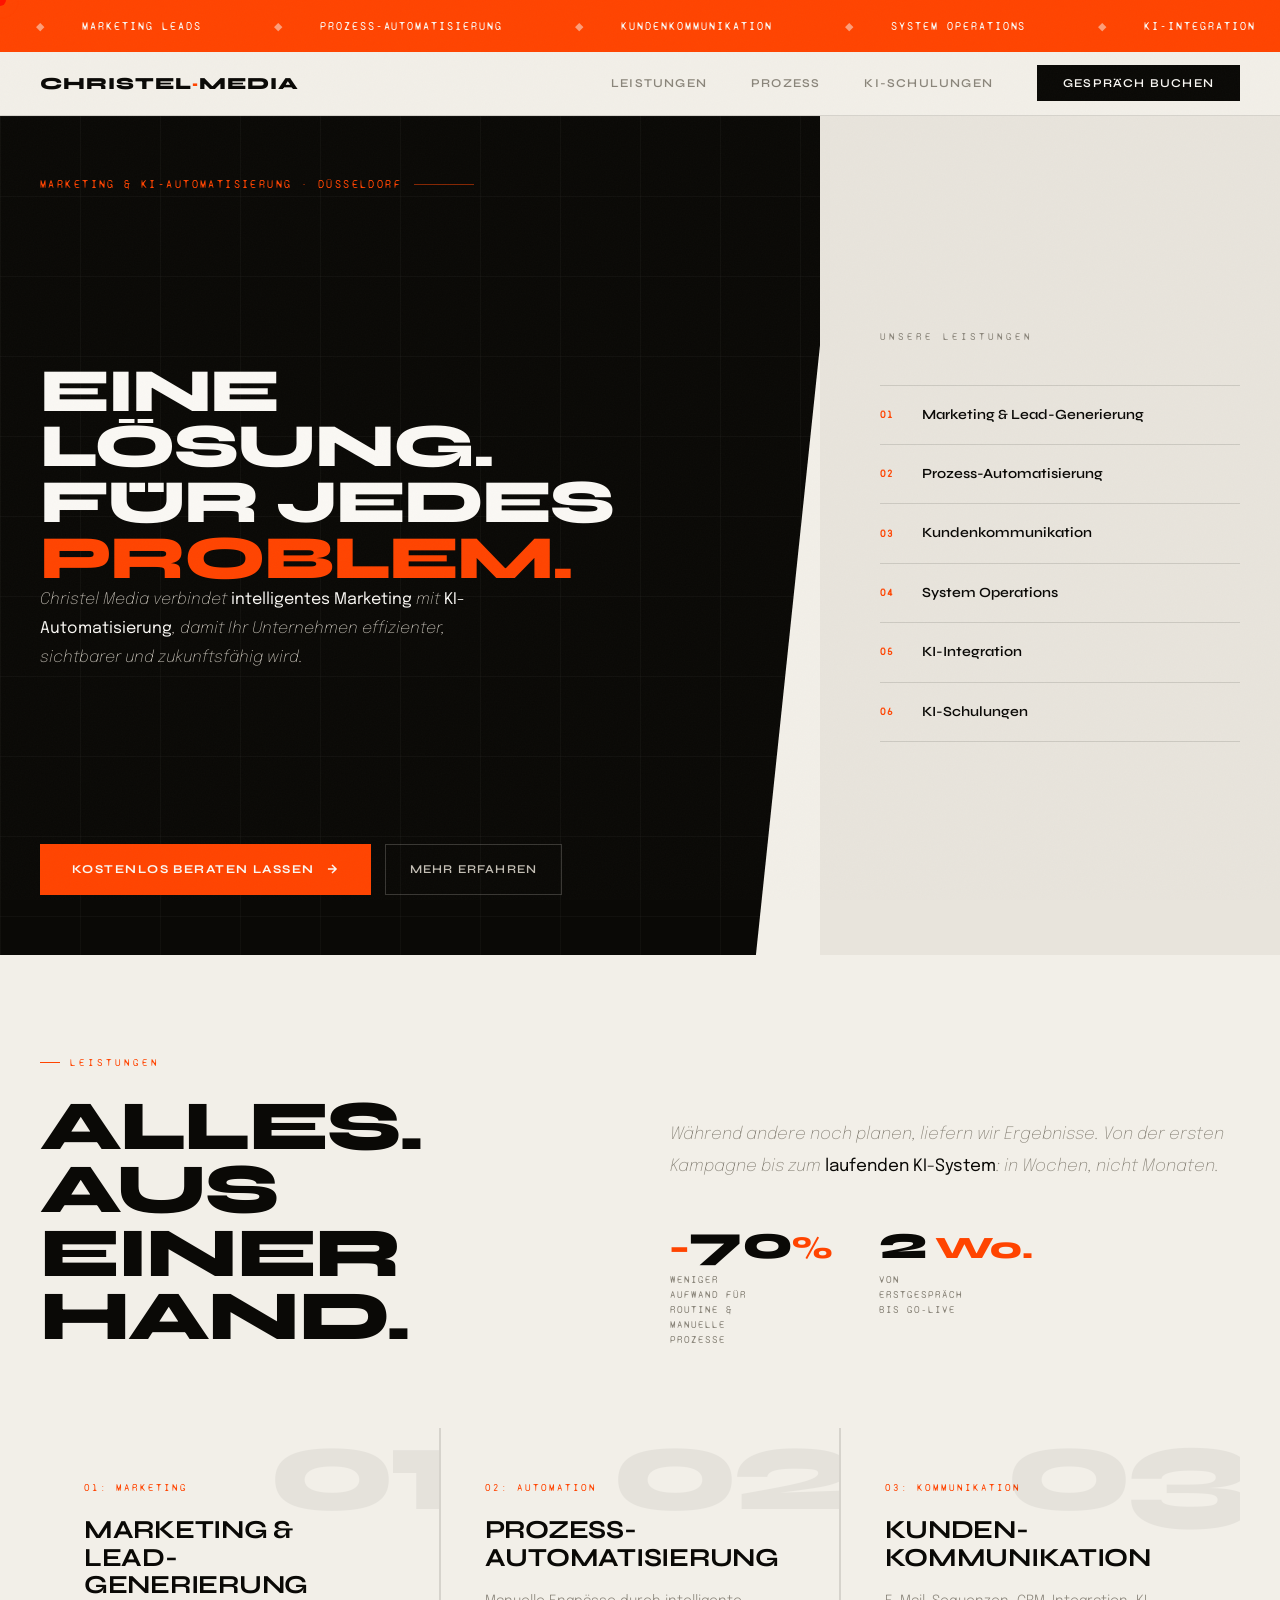
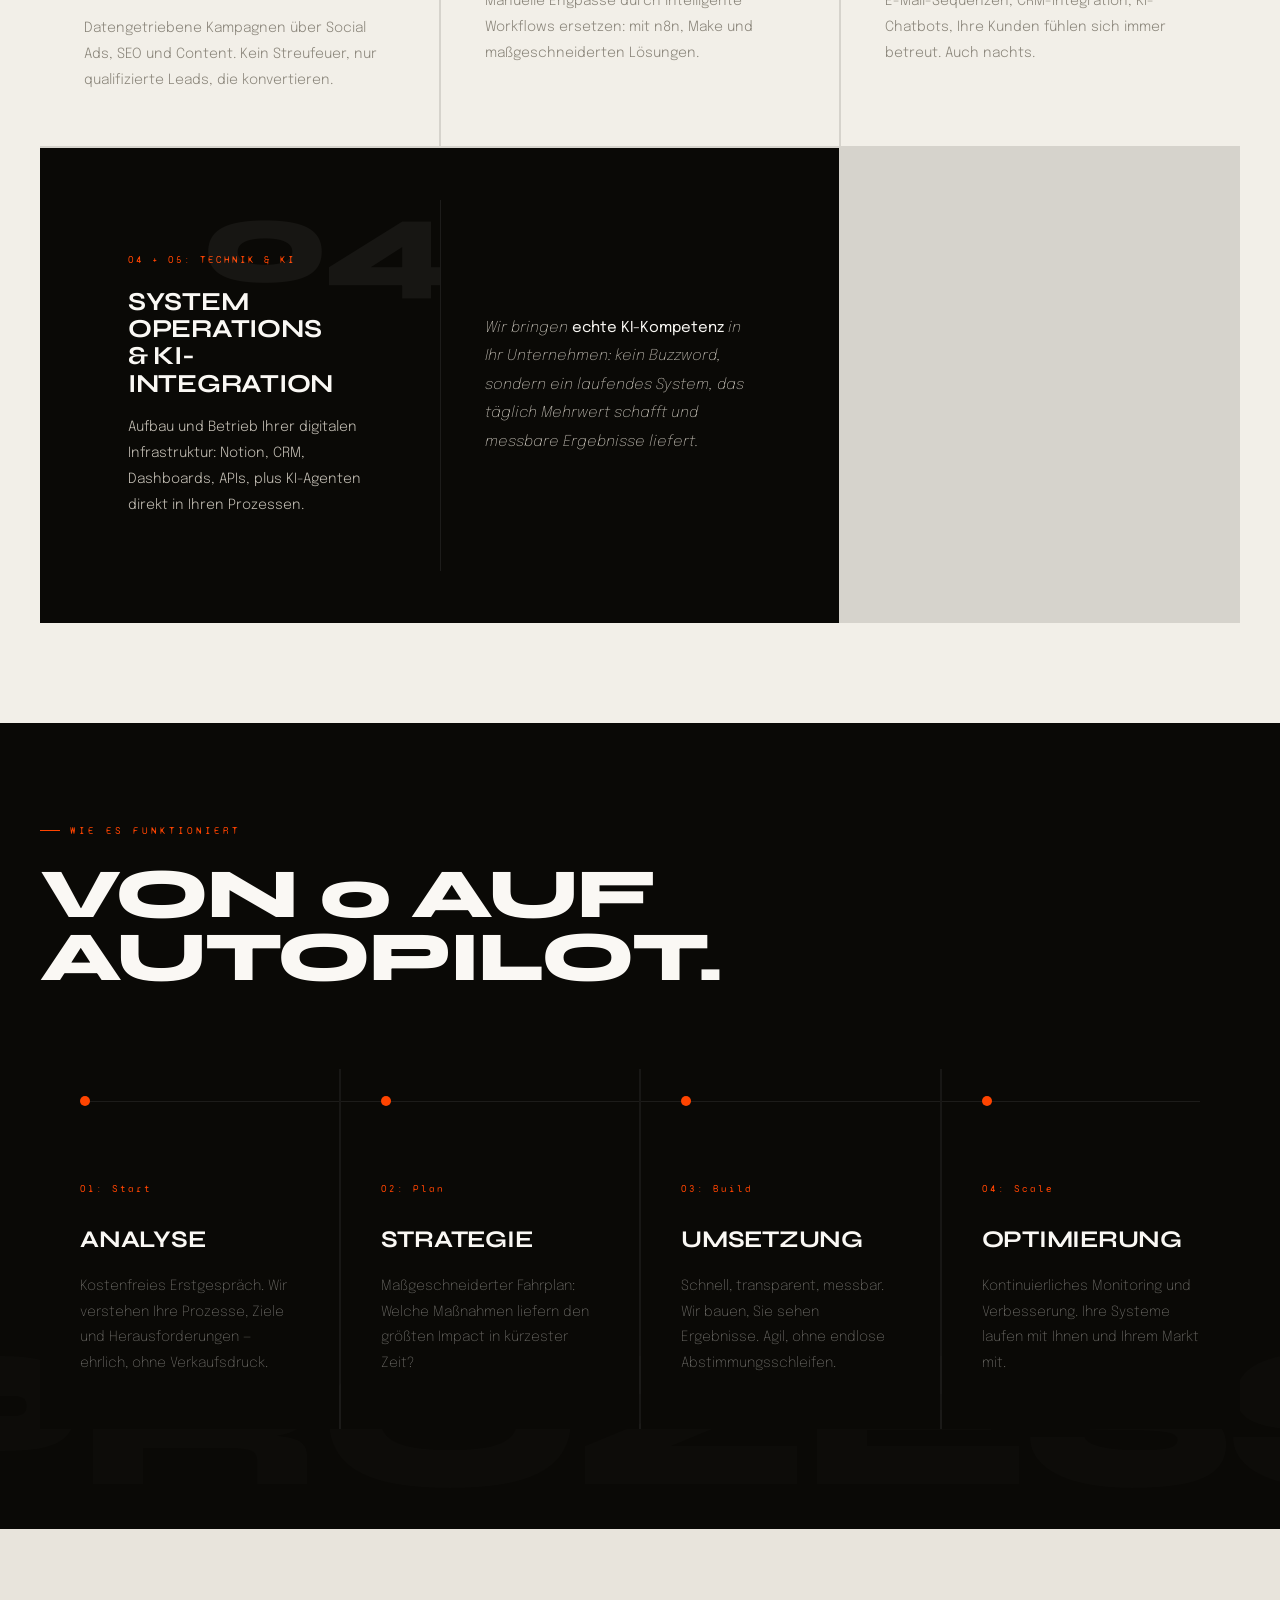
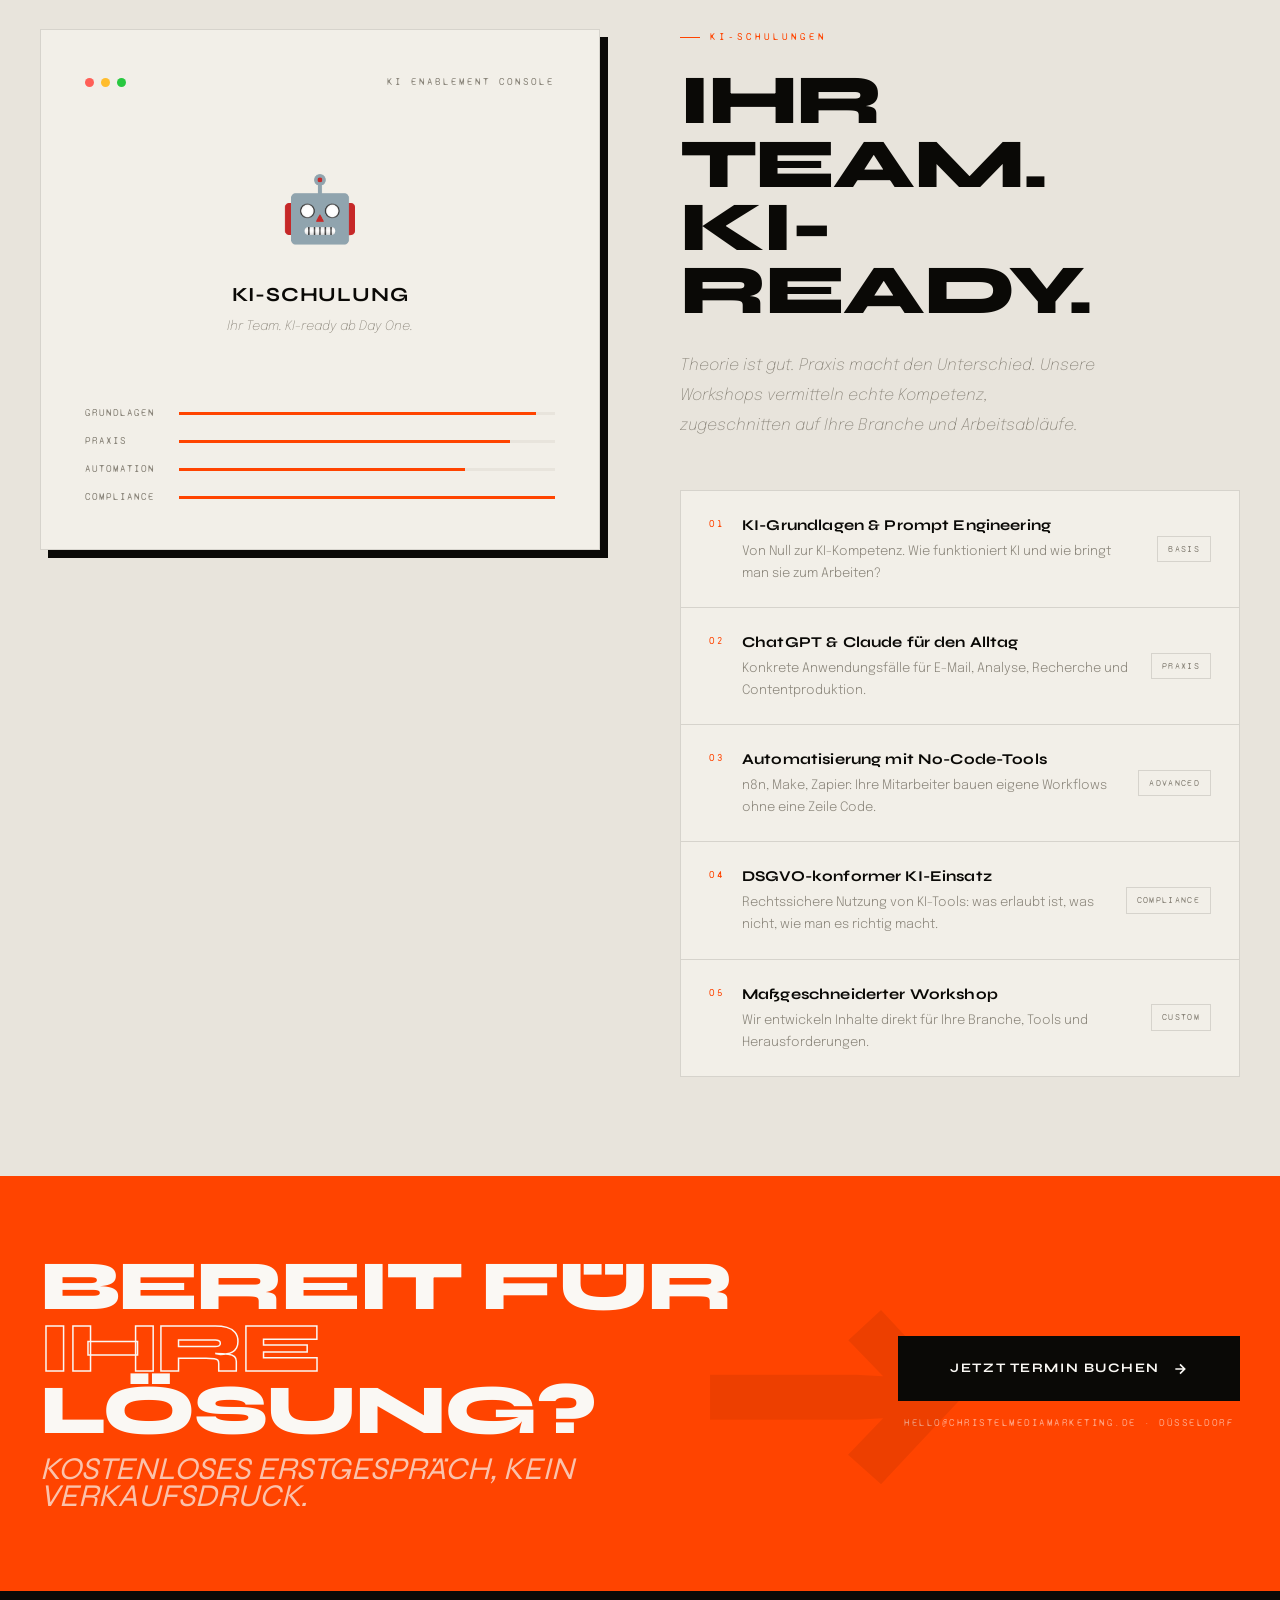
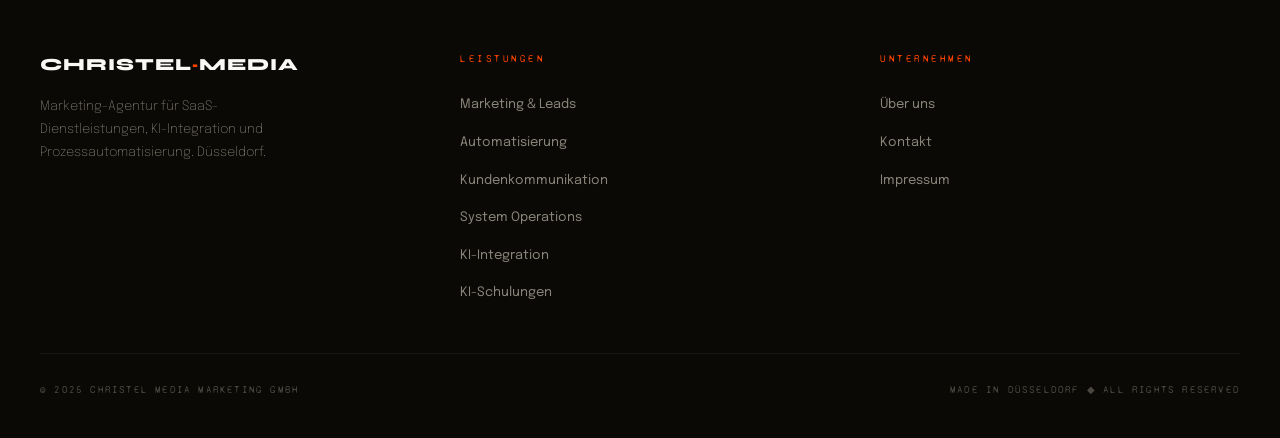
==== commit 14379eef: "Add micro-interactions and delight polish to main site Hero service list items are now anchor links " ====
--- a/index.html
+++ b/index.html
@@ -4,12 +4,15 @@
   <meta charset="UTF-8">
   <meta name="viewport" content="width=device-width, initial-scale=1.0">
   <title>Christel Media — Eine Lösung. Für jedes Problem.</title>
-  <meta name="description" content="Christel Media verbindet intelligentes Marketing mit KI-Automatisierung — damit Ihr Unternehmen effizienter, sichtbarer und zukunftsfähig wird.">
+  <meta name="description" content="Christel Media verbindet intelligentes Marketing mit KI-Automatisierung, damit Ihr Unternehmen effizienter, sichtbarer und zukunftsfähig wird.">
   <link rel="preconnect" href="https://fonts.googleapis.com">
   <link href="https://fonts.googleapis.com/css2?family=Syne:wght@400;600;700;800&family=Syne+Mono&family=Epilogue:ital,wght@0,200;0,300;0,400;1,200&display=swap" rel="stylesheet">
   <link rel="stylesheet" href="css/styles.css">
 </head>
 <body>
+
+  <!-- Scroll progress bar -->
+  <div class="scroll-progress" id="scrollProgress" aria-hidden="true"></div>
 
   <!-- Custom cursor (desktop only) -->
   <div class="cur" id="cur" aria-hidden="true"></div>
@@ -40,7 +43,7 @@
     <ul id="navMenu" role="list">
       <li><a href="#leistungen">Leistungen</a></li>
       <li><a href="#prozess">Prozess</a></li>
-      <li><a href="#schulungen">KI-Schulungen</a></li>
+      <li><a href="schulungen/">KI-Schulungen</a></li>
       <li><a href="#kontakt" class="nav-btn">Gespräch buchen</a></li>
     </ul>
   </nav>
@@ -58,13 +61,12 @@
             <span style="color:var(--orange)">Problem.</span>
             <span style="-webkit-text-stroke:1.5px rgba(242,239,232,.4);color:transparent">Ziel.</span>
             <span style="color:var(--orange)">Projekt.</span>
-            <span style="-webkit-text-stroke:1.5px rgba(242,239,232,.4);color:transparent">Wachstum.</span>
             <span style="color:var(--orange)">Problem.</span>
           </span></span></span>
         </h1>
         <p class="hero-sub">
           Christel Media verbindet <strong>intelligentes Marketing</strong> mit
-          <strong>KI-Automatisierung</strong> — damit Ihr Unternehmen effizienter,
+          <strong>KI-Automatisierung</strong>, damit Ihr Unternehmen effizienter,
           sichtbarer und zukunftsfähig wird.
         </p>
       </div>
@@ -77,28 +79,18 @@
           </a>
           <a href="#leistungen" class="btn-out">Mehr erfahren</a>
         </div>
-        <div class="hstats">
-          <div>
-            <div class="hstat-n">3<em>×</em></div>
-            <div class="hstat-l">Lead-Uplift</div>
-          </div>
-          <div>
-            <div class="hstat-n">48<em>h</em></div>
-            <div class="hstat-l">Bis Automatisierung</div>
-          </div>
-        </div>
       </div>
     </div>
 
     <div class="hero-right">
       <div class="hr-label">Unsere Leistungen</div>
       <ul class="slist" role="list">
-        <li><span class="slnum">01</span>Marketing &amp; Lead-Generierung<span class="slarr" aria-hidden="true">→</span></li>
-        <li><span class="slnum">02</span>Prozess-Automatisierung<span class="slarr" aria-hidden="true">→</span></li>
-        <li><span class="slnum">03</span>Kundenkommunikation<span class="slarr" aria-hidden="true">→</span></li>
-        <li><span class="slnum">04</span>System Operations<span class="slarr" aria-hidden="true">→</span></li>
-        <li><span class="slnum">05</span>KI-Integration<span class="slarr" aria-hidden="true">→</span></li>
-        <li><span class="slnum">06</span>KI-Schulungen<span class="slarr" aria-hidden="true">→</span></li>
+        <li><a href="#svc-01"><span class="slnum">01</span>Marketing &amp; Lead-Generierung<span class="slarr" aria-hidden="true">→</span></a></li>
+        <li><a href="#svc-02"><span class="slnum">02</span>Prozess-Automatisierung<span class="slarr" aria-hidden="true">→</span></a></li>
+        <li><a href="#svc-03"><span class="slnum">03</span>Kundenkommunikation<span class="slarr" aria-hidden="true">→</span></a></li>
+        <li><a href="#svc-04"><span class="slnum">04</span>System Operations<span class="slarr" aria-hidden="true">→</span></a></li>
+        <li><a href="#svc-04"><span class="slnum">05</span>KI-Integration<span class="slarr" aria-hidden="true">→</span></a></li>
+        <li><a href="#schulungen"><span class="slnum">06</span>KI-Schulungen<span class="slarr" aria-hidden="true">→</span></a></li>
       </ul>
     </div>
   </section>
@@ -110,38 +102,50 @@
         <div class="stag">Leistungen</div>
         <h2 class="sh" id="svc-heading">Alles.<br>Aus einer Hand.</h2>
       </div>
-      <p>Von der ersten Lead-Kampagne bis zur vollständig <strong>automatisierten Unternehmenskommunikation</strong> — wir bauen die Systeme, die für Sie arbeiten, während Sie schlafen.</p>
+      <div class="svctop-right">
+        <p class="svctop-desc">Während andere noch planen, liefern wir Ergebnisse. Von der ersten Kampagne bis zum <strong>laufenden KI-System</strong>: in Wochen, nicht Monaten.</p>
+        <div class="svtstats">
+          <div class="svtstat">
+            <div class="svtstat-n"><em>−</em>70<em>%</em></div>
+            <div class="svtstat-l">Weniger Aufwand für Routine &amp; manuelle Prozesse</div>
+          </div>
+          <div class="svtstat">
+            <div class="svtstat-n">2<em> Wo.</em></div>
+            <div class="svtstat-l">Von Erstgespräch bis Go-Live</div>
+          </div>
+        </div>
+      </div>
     </div>
 
     <div class="cgrid">
-      <div class="card rv d1">
+      <div class="card rv d1" id="svc-01">
         <div class="cnum" aria-hidden="true">01</div>
-        <div class="ctag">01 — Marketing</div>
+        <div class="ctag">01: Marketing</div>
         <h3 class="ctitle">Marketing &amp;<br>Lead-Generierung</h3>
-        <p class="ctext">Datengetriebene Kampagnen über Social Ads, SEO und Content. Kein Streufeuer — nur qualifizierte Leads, die konvertieren.</p>
-      </div>
-      <div class="card rv d2">
+        <p class="ctext">Datengetriebene Kampagnen über Social Ads, SEO und Content. Kein Streufeuer, nur qualifizierte Leads, die konvertieren.</p>
+      </div>
+      <div class="card rv d2" id="svc-02">
         <div class="cnum" aria-hidden="true">02</div>
-        <div class="ctag">02 — Automation</div>
+        <div class="ctag">02: Automation</div>
         <h3 class="ctitle">Prozess-<br>Automatisierung</h3>
-        <p class="ctext">Manuelle Engpässe durch intelligente Workflows ersetzen — mit n8n, Make und maßgeschneiderten Lösungen.</p>
-      </div>
-      <div class="card rv d3">
+        <p class="ctext">Manuelle Engpässe durch intelligente Workflows ersetzen: mit n8n, Make und maßgeschneiderten Lösungen.</p>
+      </div>
+      <div class="card rv d3" id="svc-03">
         <div class="cnum" aria-hidden="true">03</div>
-        <div class="ctag">03 — Kommunikation</div>
+        <div class="ctag">03: Kommunikation</div>
         <h3 class="ctitle">Kunden-<br>kommunikation</h3>
-        <p class="ctext">E-Mail-Sequenzen, CRM-Integration, KI-Chatbots — Ihre Kunden fühlen sich immer betreut. Auch nachts.</p>
-      </div>
-
-      <div class="card cwide rv d1">
+        <p class="ctext">E-Mail-Sequenzen, CRM-Integration, KI-Chatbots, Ihre Kunden fühlen sich immer betreut. Auch nachts.</p>
+      </div>
+
+      <div class="card cwide rv d1" id="svc-04">
         <div class="cwide-left">
           <div class="cnum" aria-hidden="true">04</div>
-          <div class="ctag">04 + 05 — Technik &amp; KI</div>
+          <div class="ctag">04 + 05: Technik &amp; KI</div>
           <h3 class="ctitle">System Operations<br>&amp; KI-Integration</h3>
-          <p class="ctext">Aufbau und Betrieb Ihrer digitalen Infrastruktur: Notion, CRM, Dashboards, APIs — plus KI-Agenten direkt in Ihren Prozessen.</p>
+          <p class="ctext">Aufbau und Betrieb Ihrer digitalen Infrastruktur: Notion, CRM, Dashboards, APIs, plus KI-Agenten direkt in Ihren Prozessen.</p>
         </div>
         <div class="cwide-right">
-          <p>Wir bringen <strong>echte KI-Kompetenz</strong> in Ihr Unternehmen — nicht als Buzzword, sondern als laufendes System, das täglich Mehrwert schafft und messbare Ergebnisse liefert.</p>
+          <p>Wir bringen <strong>echte KI-Kompetenz</strong> in Ihr Unternehmen: kein Buzzword, sondern ein laufendes System, das täglich Mehrwert schafft und messbare Ergebnisse liefert.</p>
         </div>
       </div>
     </div>
@@ -156,28 +160,28 @@
       <div class="pstep rv d1">
         <div class="pline" aria-hidden="true"></div>
         <div class="pdot" aria-hidden="true"></div>
-        <span class="pnum">01 — Start</span>
+        <span class="pnum">01: Start</span>
         <h3 class="ptitle">Analyse</h3>
         <p class="ptext">Kostenfreies Erstgespräch. Wir verstehen Ihre Prozesse, Ziele und Herausforderungen — ehrlich, ohne Verkaufsdruck.</p>
       </div>
       <div class="pstep rv d2">
         <div class="pline" aria-hidden="true"></div>
         <div class="pdot" aria-hidden="true"></div>
-        <span class="pnum">02 — Plan</span>
+        <span class="pnum">02: Plan</span>
         <h3 class="ptitle">Strategie</h3>
         <p class="ptext">Maßgeschneiderter Fahrplan: Welche Maßnahmen liefern den größten Impact in kürzester Zeit?</p>
       </div>
       <div class="pstep rv d3">
         <div class="pline" aria-hidden="true"></div>
         <div class="pdot" aria-hidden="true"></div>
-        <span class="pnum">03 — Build</span>
+        <span class="pnum">03: Build</span>
         <h3 class="ptitle">Umsetzung</h3>
-        <p class="ptext">Schnell, transparent, messbar. Wir bauen — Sie sehen Ergebnisse. Agil, ohne endlose Abstimmungsschleifen.</p>
+        <p class="ptext">Schnell, transparent, messbar. Wir bauen, Sie sehen Ergebnisse. Agil, ohne endlose Abstimmungsschleifen.</p>
       </div>
       <div class="pstep rv d4">
         <div class="pline" aria-hidden="true"></div>
         <div class="pdot" aria-hidden="true"></div>
-        <span class="pnum">04 — Scale</span>
+        <span class="pnum">04: Scale</span>
         <h3 class="ptitle">Optimierung</h3>
         <p class="ptext">Kontinuierliches Monitoring und Verbesserung. Ihre Systeme laufen mit Ihnen und Ihrem Markt mit.</p>
       </div>
@@ -221,7 +225,7 @@
     <div class="tr-con">
       <div class="stag rv">KI-Schulungen</div>
       <h2 class="sh rv d1" id="tr-heading">Ihr Team.<br>KI-Ready.</h2>
-      <p class="tr-desc rv d2">Theorie ist gut. Praxis macht den Unterschied. Unsere Workshops vermitteln echte Kompetenz — zugeschnitten auf Ihre Branche und Arbeitsabläufe.</p>
+      <p class="tr-desc rv d2">Theorie ist gut. Praxis macht den Unterschied. Unsere Workshops vermitteln echte Kompetenz, zugeschnitten auf Ihre Branche und Arbeitsabläufe.</p>
 
       <div class="modlist rv d3">
         <div class="mod">
@@ -244,7 +248,7 @@
           <span class="mnum">03</span>
           <div>
             <div class="mtit">Automatisierung mit No-Code-Tools</div>
-            <div class="mdesc">n8n, Make, Zapier — Ihre Mitarbeiter bauen eigene Workflows ohne eine Zeile Code.</div>
+            <div class="mdesc">n8n, Make, Zapier: Ihre Mitarbeiter bauen eigene Workflows ohne eine Zeile Code.</div>
           </div>
           <div class="mbadge">Advanced</div>
         </div>
@@ -252,7 +256,7 @@
           <span class="mnum">04</span>
           <div>
             <div class="mtit">DSGVO-konformer KI-Einsatz</div>
-            <div class="mdesc">Rechtssichere Nutzung von KI-Tools — was erlaubt ist, was nicht, wie man es richtig macht.</div>
+            <div class="mdesc">Rechtssichere Nutzung von KI-Tools: was erlaubt ist, was nicht, wie man es richtig macht.</div>
           </div>
           <div class="mbadge">Compliance</div>
         </div>
@@ -273,15 +277,15 @@
     <div>
       <div class="ctah" id="cta-heading">
         Bereit für <em>Ihre</em> Lösung?
-        <sub>Kostenloses Erstgespräch — kein Verkaufsdruck.</sub>
+        <sub>Kostenloses Erstgespräch, kein Verkaufsdruck.</sub>
       </div>
     </div>
     <div class="cta-action">
-      <a href="mailto:hallo@christel.media" class="btn-big">
+      <a href="mailto:hello@christelmediamarketing.de?subject=Anfrage%3A%20Kostenloses%20Erstgespr%C3%A4ch&body=Guten%20Tag%2C%0A%0Aich%20habe%20Ihre%20Website%20besucht%20und%20m%C3%B6chte%20gerne%20ein%20kostenloses%20Erstgespr%C3%A4ch%20anfragen.%0A%0AKurze%20Beschreibung%20meines%20Unternehmens%20und%20meiner%20Herausforderung%3A%0A%5BBitte%20hier%20kurz%20beschreiben%5D%0A%0AMit%20freundlichen%20Gr%C3%BC%C3%9Fen%2C%0A%5BIhr%20Name%5D%0A%5BUnternehmen%5D" class="btn-big">
         Jetzt Termin buchen
         <svg width="16" height="16" viewBox="0 0 24 24" fill="none" stroke="currentColor" stroke-width="2.5" aria-hidden="true"><path d="M5 12h14M12 5l7 7-7 7"/></svg>
       </a>
-      <div class="ctalbl">hallo@christel.media · Düsseldorf</div>
+      <div class="ctalbl">hello@christelmediamarketing.de · Düsseldorf</div>
     </div>
   </section>
 
@@ -300,7 +304,7 @@
           <li><a href="#leistungen">Kundenkommunikation</a></li>
           <li><a href="#leistungen">System Operations</a></li>
           <li><a href="#leistungen">KI-Integration</a></li>
-          <li><a href="#schulungen">KI-Schulungen</a></li>
+          <li><a href="schulungen/">KI-Schulungen</a></li>
         </ul>
       </div>
       <div class="fcol">
@@ -308,8 +312,7 @@
         <ul role="list">
           <li><a href="#">Über uns</a></li>
           <li><a href="#kontakt">Kontakt</a></li>
-          <li><a href="#">Impressum</a></li>
-          <li><a href="#">Datenschutz</a></li>
+          <li><a href="impressum.html">Impressum</a></li>
         </ul>
       </div>
     </div>
--- a/css/styles.css
+++ b/css/styles.css
@@ -42,6 +42,21 @@
 
 
 /* ══════════════════════════════════════════════════════════════
+   SCROLL PROGRESS BAR
+   ══════════════════════════════════════════════════════════════ */
+.scroll-progress {
+  position: fixed;
+  top: 0; left: 0;
+  height: 2px;
+  width: 0;
+  background: var(--orange);
+  z-index: 9001;
+  pointer-events: none;
+  transition: none;
+}
+
+
+/* ══════════════════════════════════════════════════════════════
    CURSOR (desktop only — hidden on touch via JS + media query)
    ══════════════════════════════════════════════════════════════ */
 .cur {
@@ -93,6 +108,7 @@
   margin-right: 36px;
   opacity: .5;
 }
+.mbar:hover .minner { animation-play-state: paused; }
 @keyframes marq {
   from { transform: translateX(0); }
   to   { transform: translateX(-50%); }
@@ -123,7 +139,12 @@
   text-decoration: none;
   flex-shrink: 0;
 }
-.logo-dot { color: var(--orange); }
+.logo-dot {
+  color: var(--orange);
+  display: inline-block;
+  transition: transform .3s cubic-bezier(.16,1,.3,1);
+}
+.logo:hover .logo-dot { transform: scale(1.6); }
 
 nav ul {
   list-style: none;
@@ -140,8 +161,18 @@
   color: var(--dim);
   text-decoration: none;
   transition: color .2s;
+  position: relative;
+}
+nav ul a::after {
+  content: '';
+  position: absolute;
+  left: 0; bottom: -4px;
+  width: 0; height: 1px;
+  background: var(--orange);
+  transition: width .3s ease;
 }
 nav ul a:hover { color: var(--ink); }
+nav ul a:hover::after { width: 100%; }
 .nav-btn {
   background: var(--ink) !important;
   color: var(--white) !important;
@@ -152,6 +183,7 @@
   background: var(--orange) !important;
   color: var(--white) !important;
 }
+.nav-btn::after { display: none !important; }
 
 /* Hamburger button — hidden on desktop */
 .hamburger {
@@ -192,13 +224,13 @@
   overflow: hidden;
 }
 
-/* Diagonal divider */
+/* Diagonal divider — left offset kept small so it never covers hero-left text */
 .hero::after {
   content: '';
   position: absolute;
   top: 0; bottom: 0;
-  left: calc(100% - 460px - 80px);
-  width: 160px;
+  left: calc(100% - 460px - 20px);
+  width: 120px;
   background: var(--paper);
   transform: skewX(-6deg);
   z-index: 2;
@@ -289,13 +321,11 @@
 
 @keyframes slot {
   0%   { transform: translateY(0); }
-  20%  { transform: translateY(0); }
-  25%  { transform: translateY(-1em); }
-  45%  { transform: translateY(-1em); }
-  50%  { transform: translateY(-2em); }
-  70%  { transform: translateY(-2em); }
-  75%  { transform: translateY(-3em); }
-  95%  { transform: translateY(-3em); }
+  25%  { transform: translateY(0); }
+  33%  { transform: translateY(-1em); }
+  58%  { transform: translateY(-1em); }
+  66%  { transform: translateY(-2em); }
+  91%  { transform: translateY(-2em); }
   100% { transform: translateY(0); }
 }
 
@@ -314,7 +344,6 @@
 .hero-bottom {
   display: flex;
   align-items: flex-end;
-  justify-content: space-between;
   gap: 24px;
   opacity: 0;
   animation: fi .9s ease forwards 1.1s;
@@ -339,6 +368,7 @@
   white-space: nowrap;
 }
 .btn-main:hover { background: var(--ora2); transform: translateY(-2px); }
+.btn-main:active { transform: translateY(1px); transition-duration: .08s; }
 
 .btn-out {
   font-family: 'Syne', sans-serif;
@@ -354,6 +384,7 @@
   white-space: nowrap;
 }
 .btn-out:hover { border-color: rgba(242,239,232,.5); color: var(--white); }
+.btn-out:active { transform: translateY(1px); transition-duration: .08s; }
 
 .hstats { display: flex; gap: 40px; text-align: right; flex-shrink: 0; }
 .hstat-n {
@@ -401,15 +432,6 @@
 }
 .slist li {
   border-bottom: 1px solid var(--bdr);
-  padding: 18px 0;
-  display: flex;
-  align-items: center;
-  gap: 16px;
-  font-family: 'Syne', sans-serif;
-  font-size: 14px;
-  font-weight: 600;
-  color: var(--ink);
-  transition: color .2s;
   position: relative;
   overflow: hidden;
 }
@@ -421,8 +443,20 @@
   background: var(--orange);
   transition: width .4s ease;
 }
-.slist li:hover { color: var(--orange); }
 .slist li:hover::after { width: 100%; }
+.slist li a {
+  display: flex;
+  align-items: center;
+  gap: 16px;
+  padding: 18px 0;
+  font-family: 'Syne', sans-serif;
+  font-size: 14px;
+  font-weight: 600;
+  color: var(--ink);
+  text-decoration: none;
+  transition: color .2s;
+}
+.slist li a:hover { color: var(--orange); }
 .slnum {
   font-family: 'Syne Mono', monospace;
   font-size: 10px;
@@ -437,7 +471,8 @@
   transition: opacity .2s, transform .2s;
   color: var(--orange);
 }
-.slist li:hover .slarr { opacity: 1; transform: translateX(4px); }
+.slist li:hover .slarr,
+.slist li a:hover .slarr { opacity: 1; transform: translateX(4px); }
 
 
 /* ══════════════════════════════════════════════════════════════
@@ -506,20 +541,59 @@
   align-items: end;
   margin-bottom: 80px;
 }
-.svctop p {
+.svctop-right {
+  display: flex;
+  flex-direction: column;
+  gap: 36px;
+  justify-content: flex-end;
+}
+.svctop-desc {
   font-size: 17px;
   font-weight: 200;
   font-style: italic;
   color: var(--dim);
   line-height: 1.9;
 }
-.svctop p strong { font-style: normal; font-weight: 400; color: var(--ink); }
+.svctop-desc strong { font-style: normal; font-weight: 400; color: var(--ink); }
+
+.svtstats { display: flex; gap: 48px; }
+.svtstat-n {
+  font-family: 'Syne', sans-serif;
+  font-weight: 800;
+  font-size: 48px;
+  line-height: 1;
+  color: var(--ink);
+  letter-spacing: -.03em;
+}
+.svtstat-n em {
+  color: var(--orange);
+  font-style: normal;
+  font-size: .65em;
+  letter-spacing: -.02em;
+}
+.svtstat-l {
+  font-family: 'Syne Mono', monospace;
+  font-size: 10px;
+  letter-spacing: .1em;
+  color: var(--dim);
+  text-transform: uppercase;
+  margin-top: 6px;
+  max-width: 100px;
+  line-height: 1.5;
+}
 
 .cgrid {
   display: grid;
   grid-template-columns: repeat(3, 1fr);
   gap: 2px;
   background: var(--bdr);
+}
+.card.scroll-highlight {
+  animation: cardflash .8s ease;
+}
+@keyframes cardflash {
+  0%   { box-shadow: inset 3px 0 0 var(--orange); }
+  100% { box-shadow: inset 3px 0 0 transparent; }
 }
 .card {
   background: var(--paper);
@@ -549,9 +623,9 @@
   top: -12px; right: -8px;
   letter-spacing: -.05em;
   pointer-events: none;
-  transition: opacity .3s, color .3s;
-}
-.card:hover .cnum { opacity: .08; color: var(--orange); }
+  transition: opacity .3s, color .3s, transform .4s ease;
+}
+.card:hover .cnum { opacity: .08; color: var(--orange); transform: translateY(-6px); }
 .ctag {
   font-family: 'Syne Mono', monospace;
   font-size: 10px;
@@ -663,6 +737,14 @@
   background: var(--orange);
   position: absolute;
   top: 27px; left: 40px;
+}
+.pstep.on .pdot {
+  animation: dotpulse 2s ease-out 1;
+}
+@keyframes dotpulse {
+  0%   { box-shadow: 0 0 0 0 rgba(255,68,0,.5); }
+  70%  { box-shadow: 0 0 0 12px rgba(255,68,0,0); }
+  100% { box-shadow: 0 0 0 0 rgba(255,68,0,0); }
 }
 .pnum {
   font-family: 'Syne Mono', monospace;
@@ -789,6 +871,7 @@
   position: relative;
 }
 .mod:hover { background: var(--white); transform: translateX(4px); z-index: 1; }
+.mod:hover .mbadge { border-color: var(--orange); color: var(--orange); }
 .mnum {
   font-family: 'Syne Mono', monospace;
   font-size: 10px;
@@ -816,6 +899,7 @@
   border: 1px solid var(--bdr);
   color: var(--dim);
   align-self: center;
+  transition: border-color .25s, color .25s;
 }
 
 
@@ -893,6 +977,7 @@
   transform: translateY(-3px);
   box-shadow: 0 12px 40px rgba(10,9,6,.3);
 }
+.btn-big:active { transform: translateY(1px); box-shadow: none; transition-duration: .08s; }
 .ctalbl {
   font-family: 'Syne Mono', monospace;
   font-size: 10px;
@@ -952,13 +1037,19 @@
    ══════════════════════════════════════════════════════════════ */
 @media (max-width: 1280px) {
   nav         { padding: 18px 40px; }
-  .hero-left  { padding: 60px 60px 60px 40px; }
+  /* Right padding must exceed the diagonal's ~80px intrusion into hero-left */
+  .hero-left  { padding: 60px 130px 60px 40px; }
   .hero-right { padding: 60px 40px 60px 60px; }
   .svcsec     { padding: 100px 40px; }
   .procsec    { padding: 100px 40px; }
   .trsec      { padding: 100px 40px; gap: 80px; }
   .ctafull    { padding: 80px 40px; }
   footer      { padding: 60px 40px 40px; }
+}
+
+/* ── Narrow 2-col hero range: scale font to fit left column ── */
+@media (min-width: 1025px) and (max-width: 1280px) {
+  .hero-title { font-size: clamp(44px, 4.8vw, 76px); }
 }
 
 
@@ -1040,6 +1131,7 @@
     border-bottom: 1px solid var(--bdr);
     color: var(--ink);
   }
+  nav ul a::after { display: none; }
   nav ul li:last-child a { border-bottom: none; }
   .nav-btn {
     display: inline-block !important;
@@ -1050,6 +1142,7 @@
   }
 
   /* ── Hero ── */
+  .hero-title { font-size: clamp(30px, 9.5vw, 52px); }
   .hero-left  { padding: 48px 24px 56px; min-height: auto; }
   .hero-right { padding: 40px 24px 56px; }
 
@@ -1062,6 +1155,8 @@
 
   /* ── Services ── */
   .svcsec { padding: 72px 24px; }
+  .svtstats { gap: 32px; }
+  .svtstat-n { font-size: 36px; }
   .cgrid  { grid-template-columns: 1fr; }
   .cwide  { grid-column: span 1; grid-template-columns: 1fr; }
   .cwide-right { border-left: none; border-top: 1px solid rgba(255,255,255,.08); }
@@ -1094,7 +1189,8 @@
    RESPONSIVE — SMALL MOBILE (max 480px)
    ══════════════════════════════════════════════════════════════ */
 @media (max-width: 480px) {
-  .hero-title { font-size: clamp(44px, 13vw, 72px); }
+  /* 9.5vw ensures even 8-char words like "PROBLEM." fit at 375–480px */
+  .hero-title { font-size: clamp(28px, 9.5vw, 46px); }
 
   /* Process: single column */
   .pgrid { grid-template-columns: 1fr; }
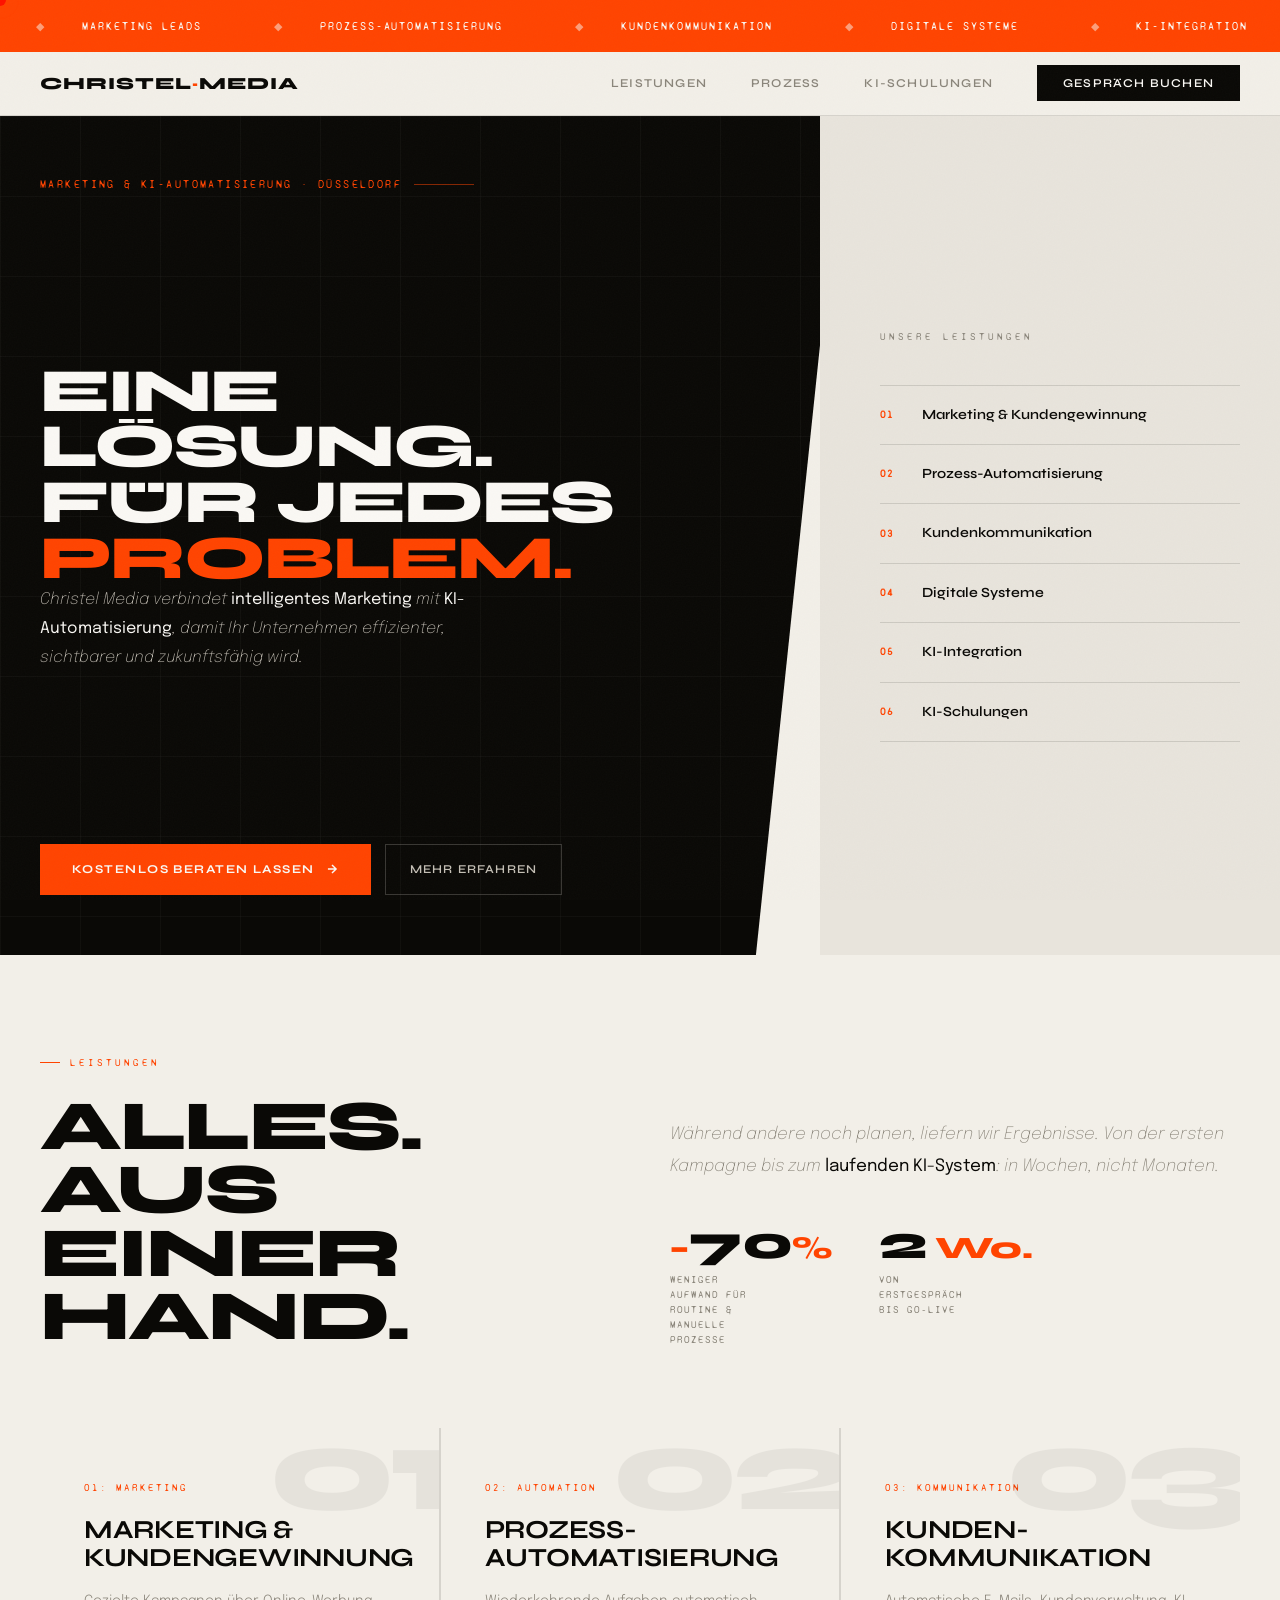
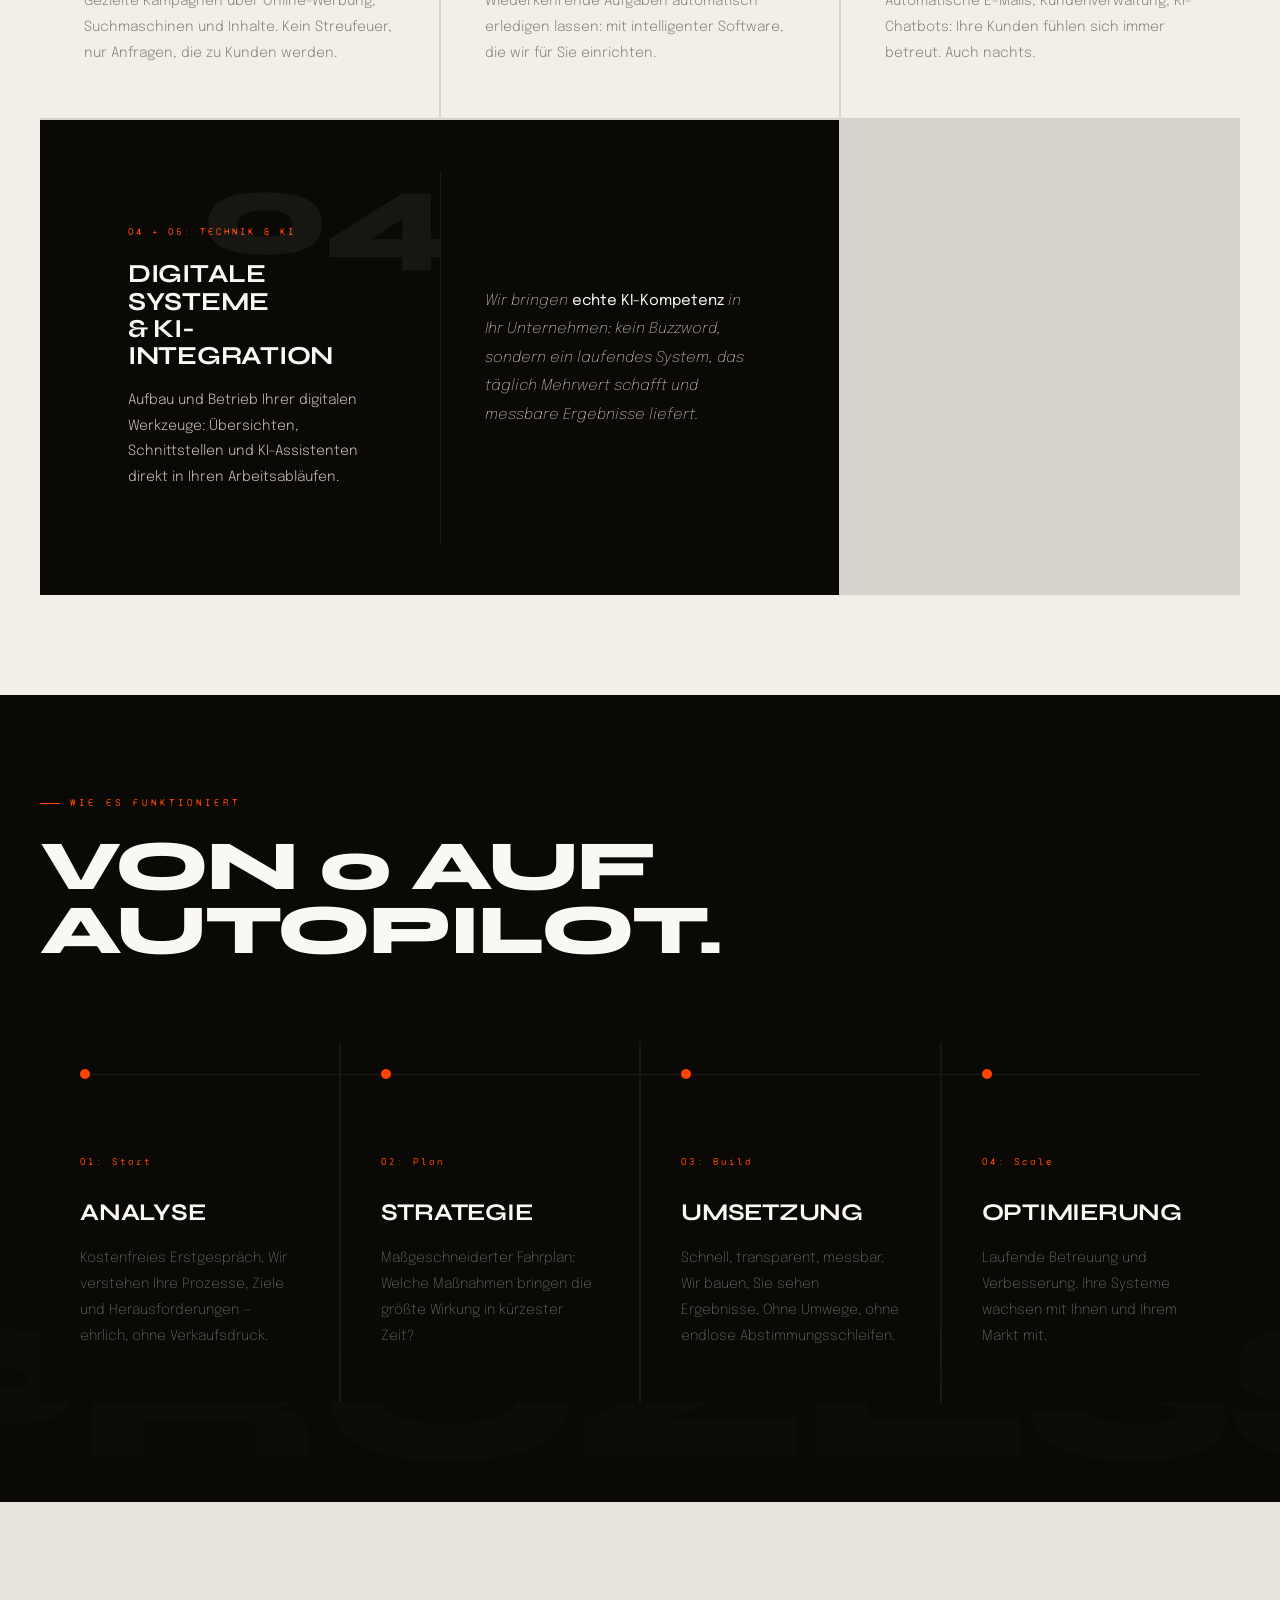
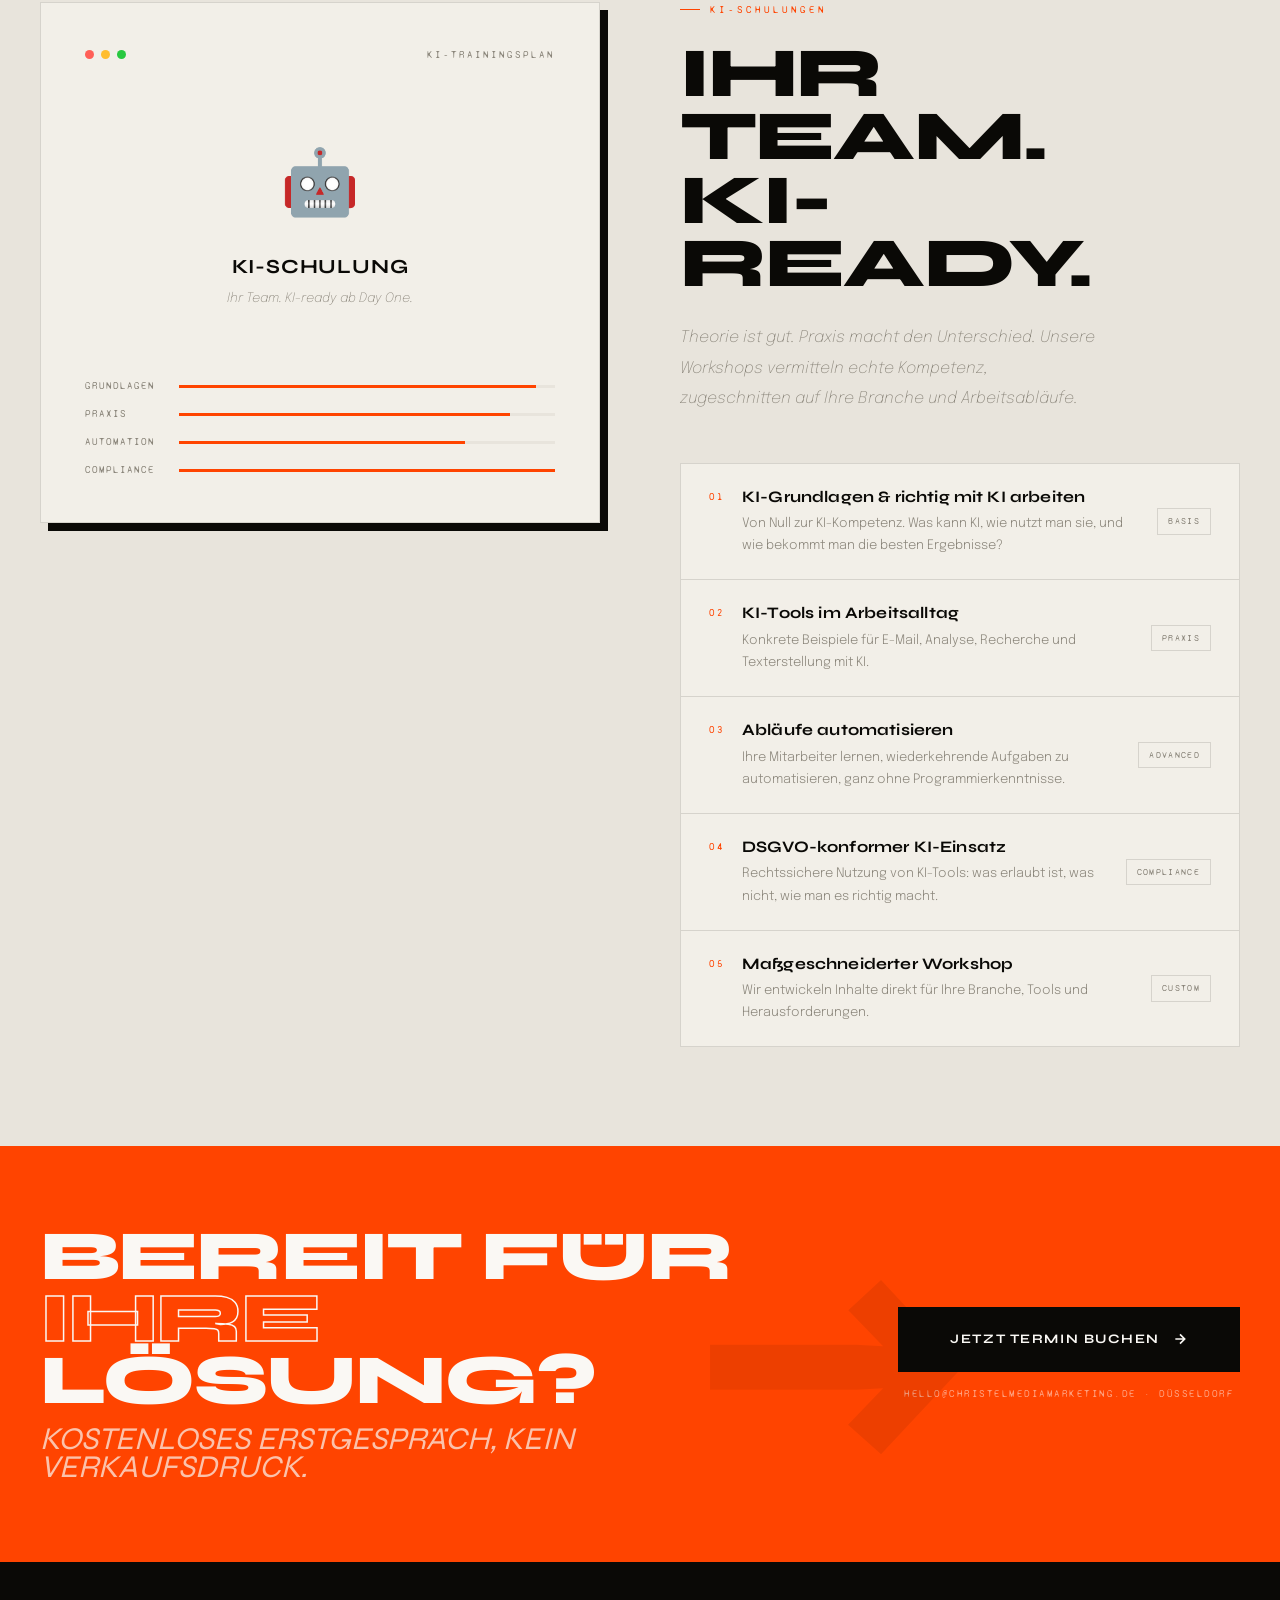
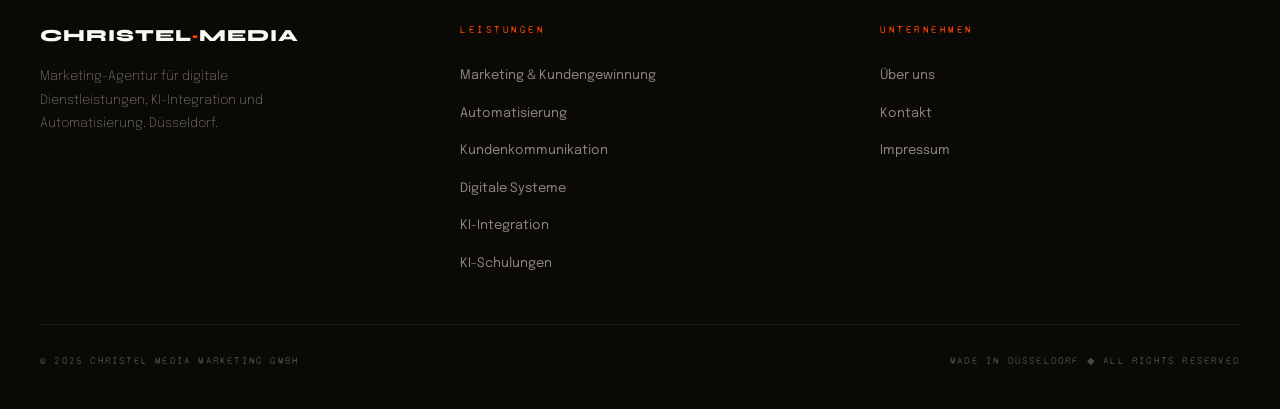
==== commit 835e7ab8: "Simplify website copy — remove technical jargon for non-expert audience Replace tool names (n8n, Mak" ====
--- a/index.html
+++ b/index.html
@@ -22,11 +22,11 @@
   <div class="mbar" aria-hidden="true">
     <div class="minner">
       <span>Marketing Leads</span><span>Prozess-Automatisierung</span>
-      <span>Kundenkommunikation</span><span>System Operations</span>
+      <span>Kundenkommunikation</span><span>Digitale Systeme</span>
       <span>KI-Integration</span><span>KI-Schulungen für Teams</span>
       <span>Christel Media · Düsseldorf</span>
       <span>Marketing Leads</span><span>Prozess-Automatisierung</span>
-      <span>Kundenkommunikation</span><span>System Operations</span>
+      <span>Kundenkommunikation</span><span>Digitale Systeme</span>
       <span>KI-Integration</span><span>KI-Schulungen für Teams</span>
       <span>Christel Media · Düsseldorf</span>
     </div>
@@ -85,10 +85,10 @@
     <div class="hero-right">
       <div class="hr-label">Unsere Leistungen</div>
       <ul class="slist" role="list">
-        <li><a href="#svc-01"><span class="slnum">01</span>Marketing &amp; Lead-Generierung<span class="slarr" aria-hidden="true">→</span></a></li>
+        <li><a href="#svc-01"><span class="slnum">01</span>Marketing &amp; Kundengewinnung<span class="slarr" aria-hidden="true">→</span></a></li>
         <li><a href="#svc-02"><span class="slnum">02</span>Prozess-Automatisierung<span class="slarr" aria-hidden="true">→</span></a></li>
         <li><a href="#svc-03"><span class="slnum">03</span>Kundenkommunikation<span class="slarr" aria-hidden="true">→</span></a></li>
-        <li><a href="#svc-04"><span class="slnum">04</span>System Operations<span class="slarr" aria-hidden="true">→</span></a></li>
+        <li><a href="#svc-04"><span class="slnum">04</span>Digitale Systeme<span class="slarr" aria-hidden="true">→</span></a></li>
         <li><a href="#svc-04"><span class="slnum">05</span>KI-Integration<span class="slarr" aria-hidden="true">→</span></a></li>
         <li><a href="#schulungen"><span class="slnum">06</span>KI-Schulungen<span class="slarr" aria-hidden="true">→</span></a></li>
       </ul>
@@ -121,28 +121,28 @@
       <div class="card rv d1" id="svc-01">
         <div class="cnum" aria-hidden="true">01</div>
         <div class="ctag">01: Marketing</div>
-        <h3 class="ctitle">Marketing &amp;<br>Lead-Generierung</h3>
-        <p class="ctext">Datengetriebene Kampagnen über Social Ads, SEO und Content. Kein Streufeuer, nur qualifizierte Leads, die konvertieren.</p>
+        <h3 class="ctitle">Marketing &amp;<br>Kundengewinnung</h3>
+        <p class="ctext">Gezielte Kampagnen über Online-Werbung, Suchmaschinen und Inhalte. Kein Streufeuer, nur Anfragen, die zu Kunden werden.</p>
       </div>
       <div class="card rv d2" id="svc-02">
         <div class="cnum" aria-hidden="true">02</div>
         <div class="ctag">02: Automation</div>
         <h3 class="ctitle">Prozess-<br>Automatisierung</h3>
-        <p class="ctext">Manuelle Engpässe durch intelligente Workflows ersetzen: mit n8n, Make und maßgeschneiderten Lösungen.</p>
+        <p class="ctext">Wiederkehrende Aufgaben automatisch erledigen lassen: mit intelligenter Software, die wir für Sie einrichten.</p>
       </div>
       <div class="card rv d3" id="svc-03">
         <div class="cnum" aria-hidden="true">03</div>
         <div class="ctag">03: Kommunikation</div>
         <h3 class="ctitle">Kunden-<br>kommunikation</h3>
-        <p class="ctext">E-Mail-Sequenzen, CRM-Integration, KI-Chatbots, Ihre Kunden fühlen sich immer betreut. Auch nachts.</p>
+        <p class="ctext">Automatische E-Mails, Kundenverwaltung, KI-Chatbots: Ihre Kunden fühlen sich immer betreut. Auch nachts.</p>
       </div>
 
       <div class="card cwide rv d1" id="svc-04">
         <div class="cwide-left">
           <div class="cnum" aria-hidden="true">04</div>
           <div class="ctag">04 + 05: Technik &amp; KI</div>
-          <h3 class="ctitle">System Operations<br>&amp; KI-Integration</h3>
-          <p class="ctext">Aufbau und Betrieb Ihrer digitalen Infrastruktur: Notion, CRM, Dashboards, APIs, plus KI-Agenten direkt in Ihren Prozessen.</p>
+          <h3 class="ctitle">Digitale Systeme<br>&amp; KI-Integration</h3>
+          <p class="ctext">Aufbau und Betrieb Ihrer digitalen Werkzeuge: Übersichten, Schnittstellen und KI-Assistenten direkt in Ihren Arbeitsabläufen.</p>
         </div>
         <div class="cwide-right">
           <p>Wir bringen <strong>echte KI-Kompetenz</strong> in Ihr Unternehmen: kein Buzzword, sondern ein laufendes System, das täglich Mehrwert schafft und messbare Ergebnisse liefert.</p>
@@ -169,21 +169,21 @@
         <div class="pdot" aria-hidden="true"></div>
         <span class="pnum">02: Plan</span>
         <h3 class="ptitle">Strategie</h3>
-        <p class="ptext">Maßgeschneiderter Fahrplan: Welche Maßnahmen liefern den größten Impact in kürzester Zeit?</p>
+        <p class="ptext">Maßgeschneiderter Fahrplan: Welche Maßnahmen bringen die größte Wirkung in kürzester Zeit?</p>
       </div>
       <div class="pstep rv d3">
         <div class="pline" aria-hidden="true"></div>
         <div class="pdot" aria-hidden="true"></div>
         <span class="pnum">03: Build</span>
         <h3 class="ptitle">Umsetzung</h3>
-        <p class="ptext">Schnell, transparent, messbar. Wir bauen, Sie sehen Ergebnisse. Agil, ohne endlose Abstimmungsschleifen.</p>
+        <p class="ptext">Schnell, transparent, messbar. Wir bauen, Sie sehen Ergebnisse. Ohne Umwege, ohne endlose Abstimmungsschleifen.</p>
       </div>
       <div class="pstep rv d4">
         <div class="pline" aria-hidden="true"></div>
         <div class="pdot" aria-hidden="true"></div>
         <span class="pnum">04: Scale</span>
         <h3 class="ptitle">Optimierung</h3>
-        <p class="ptext">Kontinuierliches Monitoring und Verbesserung. Ihre Systeme laufen mit Ihnen und Ihrem Markt mit.</p>
+        <p class="ptext">Laufende Betreuung und Verbesserung. Ihre Systeme wachsen mit Ihnen und Ihrem Markt mit.</p>
       </div>
     </div>
   </section>
@@ -194,7 +194,7 @@
       <div class="tvbox">
         <div class="tvhead">
           <div class="tvdots" aria-hidden="true"><span></span><span></span><span></span></div>
-          <div class="tvlabel">KI Enablement Console</div>
+          <div class="tvlabel">KI-Trainingsplan</div>
         </div>
         <div class="tvcenter">
           <span class="tvicon" role="img" aria-label="Roboter">🤖</span>
@@ -231,24 +231,24 @@
         <div class="mod">
           <span class="mnum">01</span>
           <div>
-            <div class="mtit">KI-Grundlagen &amp; Prompt Engineering</div>
-            <div class="mdesc">Von Null zur KI-Kompetenz. Wie funktioniert KI und wie bringt man sie zum Arbeiten?</div>
+            <div class="mtit">KI-Grundlagen &amp; richtig mit KI arbeiten</div>
+            <div class="mdesc">Von Null zur KI-Kompetenz. Was kann KI, wie nutzt man sie, und wie bekommt man die besten Ergebnisse?</div>
           </div>
           <div class="mbadge">Basis</div>
         </div>
         <div class="mod">
           <span class="mnum">02</span>
           <div>
-            <div class="mtit">ChatGPT &amp; Claude für den Alltag</div>
-            <div class="mdesc">Konkrete Anwendungsfälle für E-Mail, Analyse, Recherche und Contentproduktion.</div>
+            <div class="mtit">KI-Tools im Arbeitsalltag</div>
+            <div class="mdesc">Konkrete Beispiele für E-Mail, Analyse, Recherche und Texterstellung mit KI.</div>
           </div>
           <div class="mbadge">Praxis</div>
         </div>
         <div class="mod">
           <span class="mnum">03</span>
           <div>
-            <div class="mtit">Automatisierung mit No-Code-Tools</div>
-            <div class="mdesc">n8n, Make, Zapier: Ihre Mitarbeiter bauen eigene Workflows ohne eine Zeile Code.</div>
+            <div class="mtit">Abläufe automatisieren</div>
+            <div class="mdesc">Ihre Mitarbeiter lernen, wiederkehrende Aufgaben zu automatisieren, ganz ohne Programmierkenntnisse.</div>
           </div>
           <div class="mbadge">Advanced</div>
         </div>
@@ -294,15 +294,15 @@
     <div class="ftop">
       <div class="fbrand">
         <a href="#" class="logo">Christel<span class="logo-dot">·</span>Media</a>
-        <p>Marketing-Agentur für SaaS-Dienstleistungen, KI-Integration und Prozessautomatisierung. Düsseldorf.</p>
+        <p>Marketing-Agentur für digitale Dienstleistungen, KI-Integration und Automatisierung. Düsseldorf.</p>
       </div>
       <div class="fcol">
         <div class="fcoltit">Leistungen</div>
         <ul role="list">
-          <li><a href="#leistungen">Marketing &amp; Leads</a></li>
+          <li><a href="#leistungen">Marketing &amp; Kundengewinnung</a></li>
           <li><a href="#leistungen">Automatisierung</a></li>
           <li><a href="#leistungen">Kundenkommunikation</a></li>
-          <li><a href="#leistungen">System Operations</a></li>
+          <li><a href="#leistungen">Digitale Systeme</a></li>
           <li><a href="#leistungen">KI-Integration</a></li>
           <li><a href="schulungen/">KI-Schulungen</a></li>
         </ul>
--- a/css/styles.css
+++ b/css/styles.css
@@ -883,9 +883,10 @@
 .mtit {
   font-family: 'Syne', sans-serif;
   font-weight: 700;
-  font-size: 15px;
+  font-size: 16px;
+  line-height: 1.35;
   letter-spacing: .01em;
-  margin-bottom: 4px;
+  margin-bottom: 6px;
 }
 .mdesc { font-size: 13px; font-weight: 300; color: var(--dim); line-height: 1.7; }
 .mbadge {
